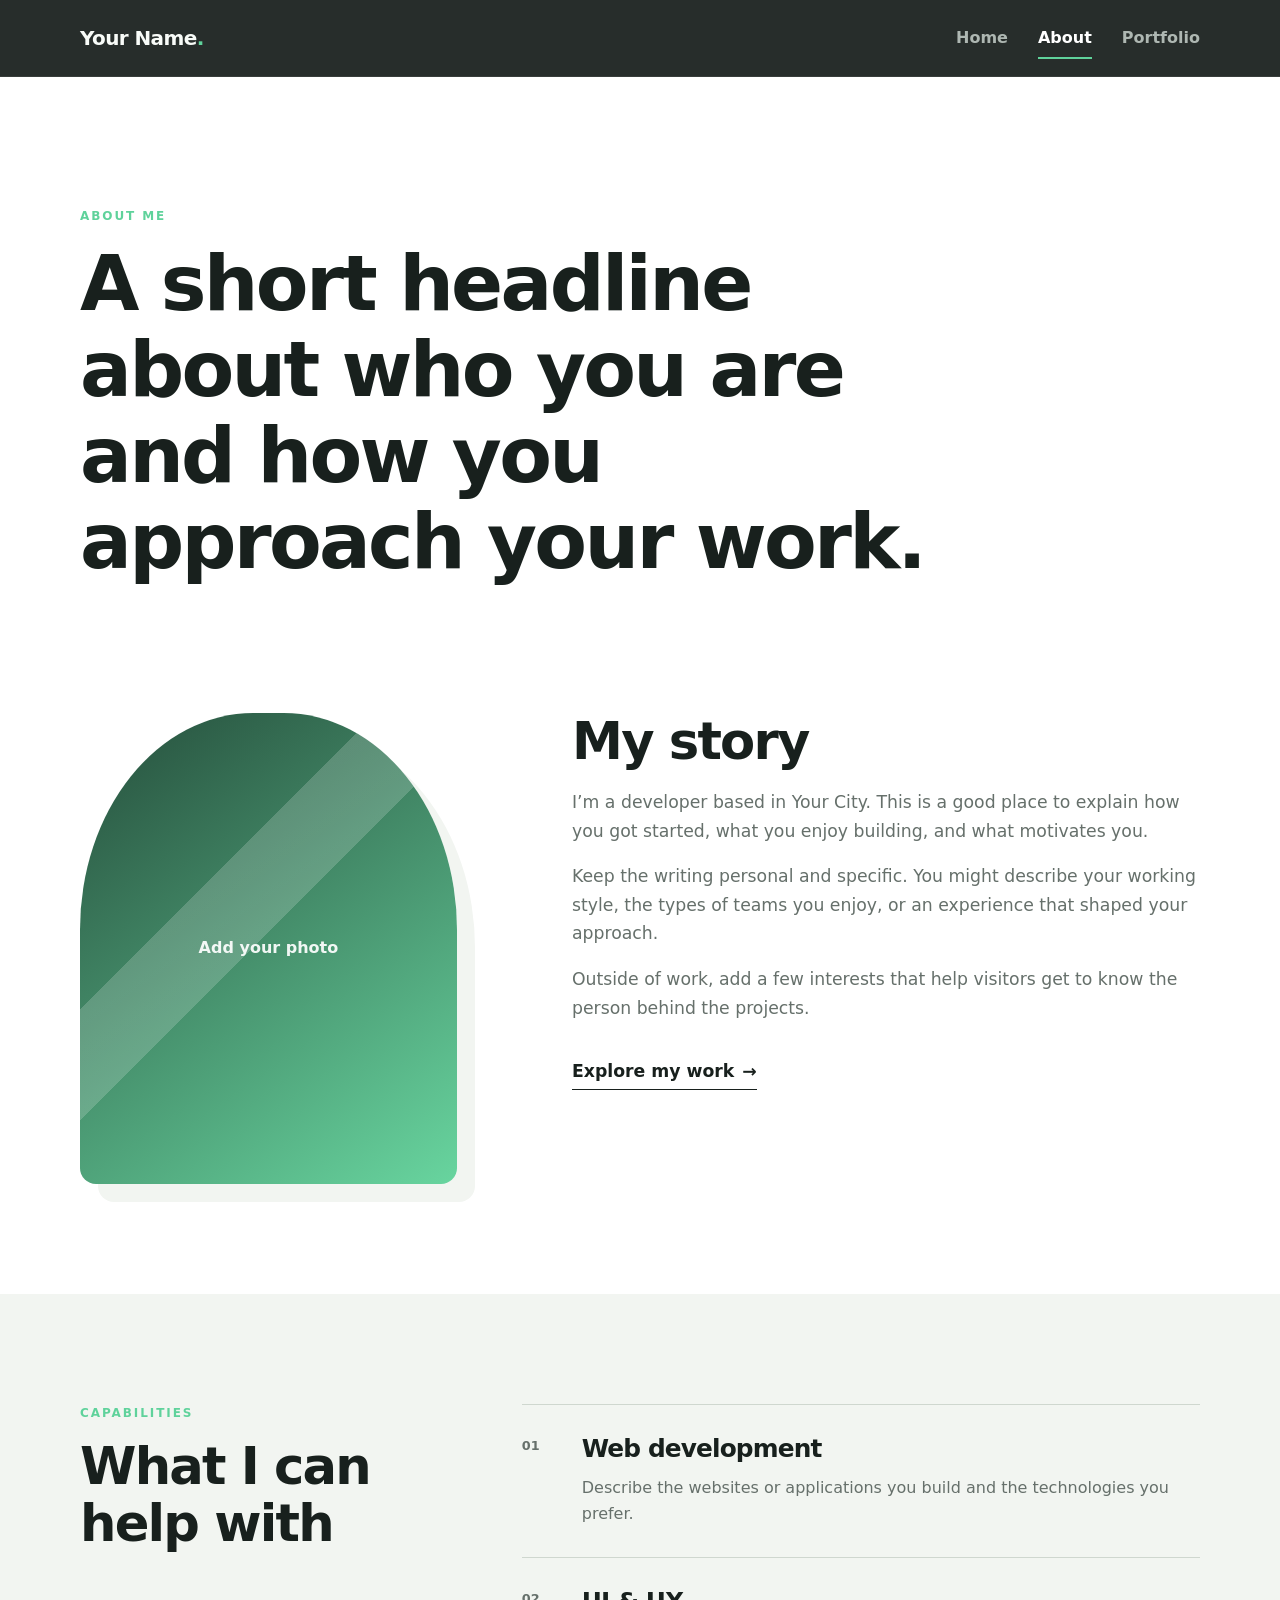
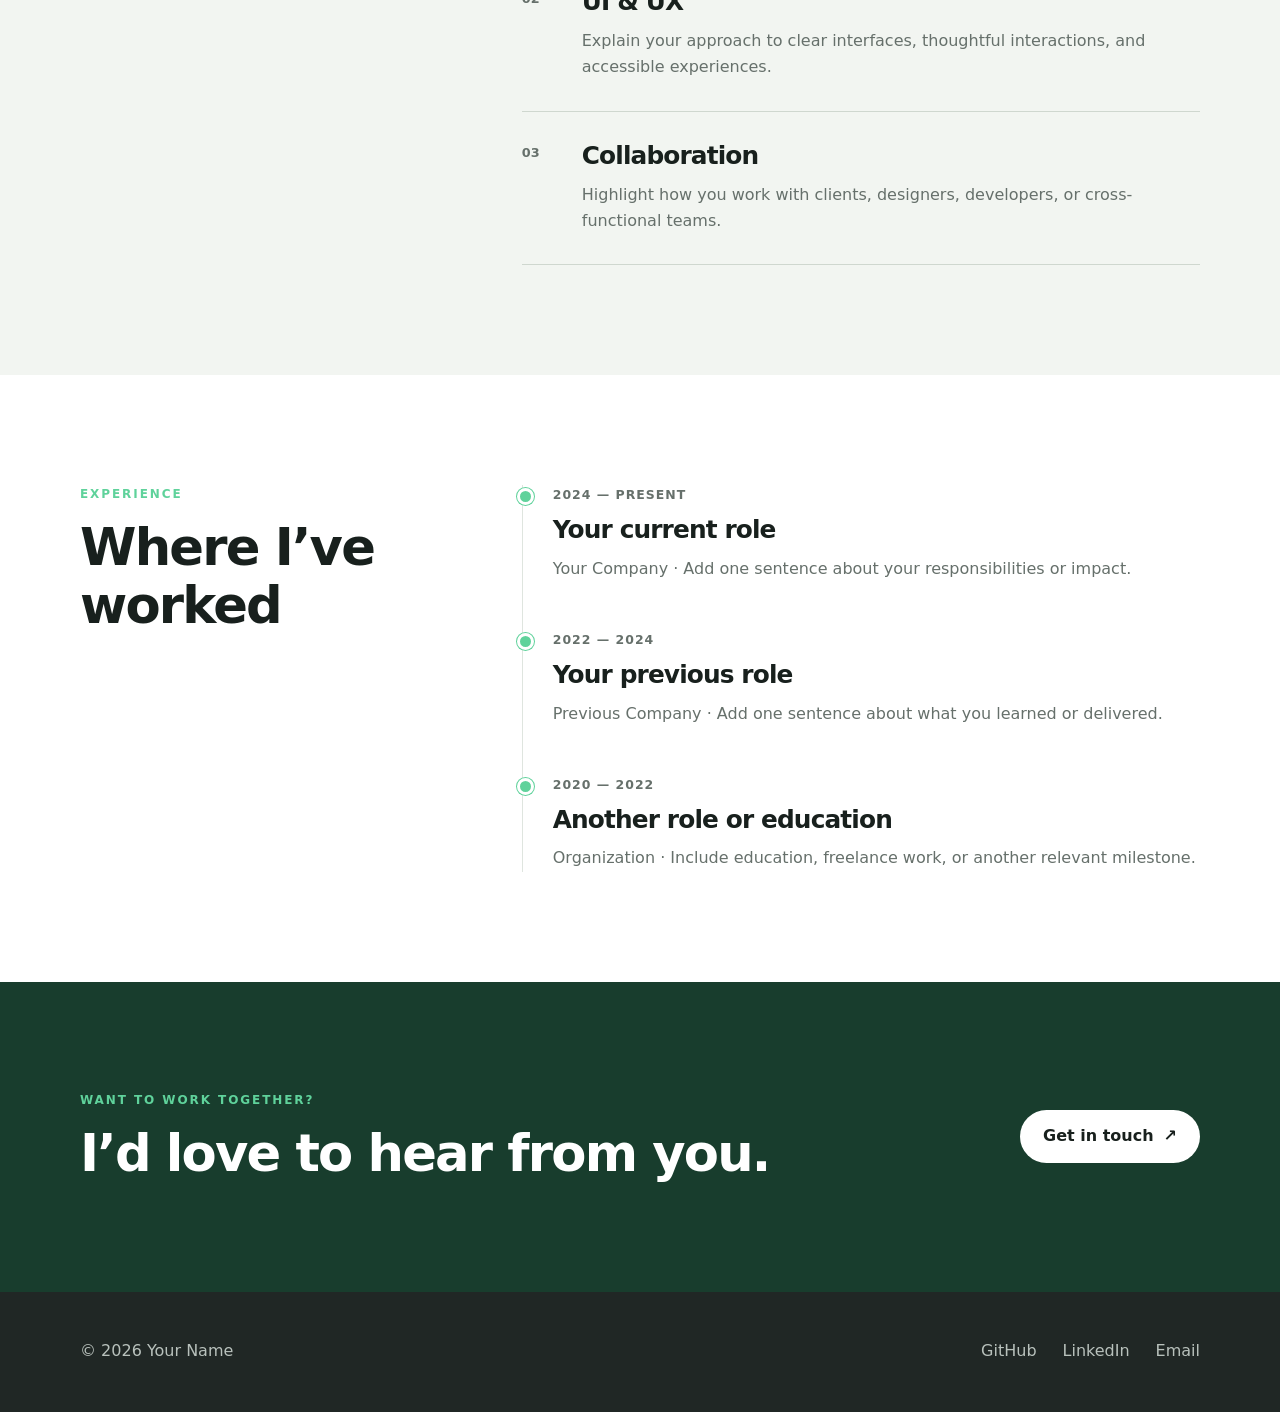
==== about.html @ 15addd63 "Add files via upload" ====
<!DOCTYPE html>
<html lang="en">
<head>
  <meta charset="UTF-8">
  <meta name="viewport" content="width=device-width, initial-scale=1.0">
  <meta name="description" content="Learn more about Your Name and their work.">
  <title>Your Name | About</title>
  <link rel="stylesheet" href="styles.css">
</head>
<body>
  <header class="site-header">
    <nav class="nav container" aria-label="Primary navigation">
      <a class="brand" href="index.html">Your Name<span>.</span></a>
      <ul class="nav-links">
        <li><a href="index.html">Home</a></li>
        <li><a class="active" aria-current="page" href="about.html">About</a></li>
        <li><a href="portfolio.html">Portfolio</a></li>
      </ul>
    </nav>
  </header>

  <main>
    <section class="page-intro container">
      <p class="eyebrow">About me</p>
      <h1>A short headline about who you are and how you approach your work.</h1>
    </section>

    <section class="section container about-grid">
      <div class="about-portrait" role="img" aria-label="Profile image placeholder">
        <span>Add your photo</span>
      </div>
      <div class="prose">
        <h2>My story</h2>
        <!-- Replace these paragraphs with your own biography. -->
        <p>I’m a developer based in Your City. This is a good place to explain how you got started, what you enjoy building, and what motivates you.</p>
        <p>Keep the writing personal and specific. You might describe your working style, the types of teams you enjoy, or an experience that shaped your approach.</p>
        <p>Outside of work, add a few interests that help visitors get to know the person behind the projects.</p>
        <a class="text-link" href="portfolio.html">Explore my work <span aria-hidden="true">→</span></a>
      </div>
    </section>

    <section class="section section-tinted">
      <div class="container two-column">
        <div>
          <p class="eyebrow">Capabilities</p>
          <h2>What I can help with</h2>
        </div>
        <div class="services-list">
          <article>
            <span>01</span>
            <div><h3>Web development</h3><p>Describe the websites or applications you build and the technologies you prefer.</p></div>
          </article>
          <article>
            <span>02</span>
            <div><h3>UI &amp; UX</h3><p>Explain your approach to clear interfaces, thoughtful interactions, and accessible experiences.</p></div>
          </article>
          <article>
            <span>03</span>
            <div><h3>Collaboration</h3><p>Highlight how you work with clients, designers, developers, or cross-functional teams.</p></div>
          </article>
        </div>
      </div>
    </section>

    <section class="section container two-column">
      <div>
        <p class="eyebrow">Experience</p>
        <h2>Where I’ve worked</h2>
      </div>
      <div class="timeline">
        <!-- Duplicate or remove experience entries as needed. -->
        <article>
          <p class="timeline-date">2024 — Present</p>
          <h3>Your current role</h3>
          <p>Your Company · Add one sentence about your responsibilities or impact.</p>
        </article>
        <article>
          <p class="timeline-date">2022 — 2024</p>
          <h3>Your previous role</h3>
          <p>Previous Company · Add one sentence about what you learned or delivered.</p>
        </article>
        <article>
          <p class="timeline-date">2020 — 2022</p>
          <h3>Another role or education</h3>
          <p>Organization · Include education, freelance work, or another relevant milestone.</p>
        </article>
      </div>
    </section>

    <section class="contact-strip">
      <div class="container contact-strip-inner">
        <div>
          <p class="eyebrow">Want to work together?</p>
          <h2>I’d love to hear from you.</h2>
        </div>
        <a class="button button-light" href="mailto:hello@example.com">Get in touch <span aria-hidden="true">↗</span></a>
      </div>
    </section>
  </main>

  <footer class="site-footer">
    <div class="container footer-inner">
      <p>© 2026 Your Name</p>
      <div class="social-links">
        <a href="https://github.com/your-username" target="_blank" rel="noreferrer">GitHub</a>
        <a href="https://www.linkedin.com/in/your-username" target="_blank" rel="noreferrer">LinkedIn</a>
        <a href="mailto:hello@example.com">Email</a>
      </div>
    </div>
  </footer>
</body>
</html>
---- styles.css ----
:root {
  --ink: #18201d;
  --muted: #66706b;
  --paper: #ffffff;
  --soft: #f2f5f1;
  --line: #dfe5df;
  --dark: #202725;
  --accent: #5fd29b;
  --accent-dark: #183d2d;
  --max-width: 1120px;
  --radius: 18px;
}

* {
  box-sizing: border-box;
}

html {
  scroll-behavior: smooth;
}

body {
  margin: 0;
  color: var(--ink);
  background: var(--paper);
  font-family: Inter, ui-sans-serif, system-ui, -apple-system, BlinkMacSystemFont, "Segoe UI", sans-serif;
  font-size: 16px;
  line-height: 1.65;
}

img {
  display: block;
  max-width: 100%;
}

a {
  color: inherit;
  text-decoration: none;
}

h1,
h2,
h3,
p {
  margin-top: 0;
}

h1,
h2,
h3 {
  line-height: 1.12;
  letter-spacing: -0.035em;
}

h1 {
  max-width: 850px;
  margin-bottom: 28px;
  font-size: clamp(2.6rem, 6vw, 5.2rem);
  font-weight: 730;
}

h2 {
  margin-bottom: 18px;
  font-size: clamp(2rem, 4vw, 3.25rem);
}

h3 {
  margin-bottom: 12px;
  font-size: 1.55rem;
}

.container {
  width: min(calc(100% - 40px), var(--max-width));
  margin-inline: auto;
}

.site-header {
  position: sticky;
  z-index: 20;
  top: 0;
  color: #f8fbf8;
  background: rgba(32, 39, 37, 0.97);
  border-bottom: 1px solid rgba(255, 255, 255, 0.08);
  backdrop-filter: blur(12px);
}

.nav {
  display: flex;
  min-height: 76px;
  align-items: center;
  justify-content: space-between;
  gap: 28px;
}

.brand {
  font-size: 1.25rem;
  font-weight: 750;
  letter-spacing: -0.03em;
}

.brand span,
.eyebrow {
  color: var(--accent);
}

.nav-links {
  display: flex;
  margin: 0;
  padding: 0;
  gap: 30px;
  list-style: none;
}

.nav-links a {
  display: block;
  padding: 8px 0;
  color: #aeb7b2;
  font-weight: 600;
  transition: color 160ms ease;
}

.nav-links a:hover,
.nav-links a:focus-visible,
.nav-links a.active {
  color: #ffffff;
}

.nav-links a.active {
  box-shadow: inset 0 -2px var(--accent);
}

.hero {
  display: grid;
  min-height: calc(100vh - 76px);
  align-items: center;
  grid-template-columns: minmax(0, 1.35fr) minmax(260px, 0.65fr);
  gap: clamp(50px, 8vw, 110px);
  padding-block: 90px;
}

.eyebrow {
  margin-bottom: 14px;
  font-size: 0.75rem;
  font-weight: 800;
  letter-spacing: 0.16em;
  text-transform: uppercase;
}

.hero-text,
.page-intro-text {
  max-width: 650px;
  color: var(--muted);
  font-size: 1.14rem;
}

.button-row {
  display: flex;
  flex-wrap: wrap;
  gap: 12px;
  margin-top: 34px;
}

.button {
  display: inline-flex;
  min-height: 50px;
  align-items: center;
  justify-content: center;
  gap: 10px;
  padding: 12px 22px;
  border: 1px solid transparent;
  border-radius: 999px;
  font-weight: 750;
  transition: transform 160ms ease, background 160ms ease, border-color 160ms ease;
}

.button:hover,
.button:focus-visible {
  transform: translateY(-2px);
}

.button-primary {
  color: #10261c;
  background: var(--accent);
}

.button-primary:hover,
.button-primary:focus-visible {
  background: #79dfae;
}

.button-secondary {
  border-color: var(--line);
}

.button-secondary:hover,
.button-secondary:focus-visible {
  border-color: var(--ink);
}

.hero-visual {
  position: relative;
  padding-bottom: 30px;
}

.portrait-placeholder,
.about-portrait {
  display: grid;
  overflow: hidden;
  place-items: center;
  color: rgba(255, 255, 255, 0.92);
  background:
    linear-gradient(135deg, transparent 0 35%, rgba(255,255,255,0.18) 35% 48%, transparent 48%),
    linear-gradient(145deg, #254d3b, #68d59f);
  border-radius: 46% 46% 16px 16px;
  box-shadow: 18px 18px 0 var(--soft);
  font-weight: 750;
  text-align: center;
}

.portrait-placeholder {
  aspect-ratio: 4 / 5;
}

.hero-visual p {
  position: absolute;
  right: -20px;
  bottom: -3px;
  max-width: 220px;
  margin: 0;
  padding: 12px 18px;
  color: white;
  background: var(--dark);
  border-radius: 999px;
  font-size: 0.78rem;
  font-weight: 650;
  text-align: center;
}

.impact-strip {
  color: white;
  background: var(--dark);
  border-top: 1px solid rgba(255, 255, 255, 0.08);
}

.impact-grid {
  display: grid;
  grid-template-columns: repeat(4, minmax(0, 1fr));
}

.impact-grid > div {
  display: grid;
  min-height: 180px;
  align-content: center;
  padding: 30px;
  border-left: 1px solid rgba(255, 255, 255, 0.12);
}

.impact-grid > div:last-child {
  border-right: 1px solid rgba(255, 255, 255, 0.12);
}

.impact-grid strong {
  color: var(--accent);
  font-size: clamp(2rem, 4vw, 3.25rem);
  line-height: 1;
  letter-spacing: -0.05em;
}

.impact-grid span {
  margin-top: 12px;
  color: #c5cec9;
  font-size: 0.88rem;
}

.section {
  padding-block: 110px;
}

.section-tinted {
  background: var(--soft);
}

.section-heading {
  display: flex;
  align-items: end;
  justify-content: space-between;
  gap: 40px;
  margin-bottom: 52px;
}

.section-heading h2,
.section-heading p {
  margin-bottom: 0;
}

.section-heading > p {
  max-width: 490px;
  color: var(--muted);
}

.skills-grid {
  display: grid;
  grid-template-columns: repeat(6, 1fr);
  gap: 14px;
}

.skill-groups {
  display: grid;
  grid-template-columns: repeat(2, minmax(0, 1fr));
  gap: 22px;
}

.skill-group {
  padding: clamp(24px, 4vw, 38px);
  background: white;
  border: 1px solid var(--line);
  border-radius: var(--radius);
}

.skill-group h3 {
  margin-bottom: 26px;
}

.skill-cloud {
  display: flex;
  flex-wrap: wrap;
  margin: 0;
  padding: 0;
  gap: 9px;
  list-style: none;
}

.skill-cloud li {
  padding: 8px 13px;
  color: var(--accent-dark);
  background: #e3f5ec;
  border: 1px solid #c8ead9;
  border-radius: 999px;
  font-size: 0.88rem;
  font-weight: 750;
}

.skill {
  display: grid;
  min-height: 145px;
  align-content: space-between;
  padding: 20px;
  background: white;
  border: 1px solid var(--line);
  border-radius: 14px;
}

.skill span {
  display: grid;
  width: 44px;
  height: 44px;
  place-items: center;
  color: var(--accent-dark);
  background: #dff7eb;
  border-radius: 50%;
  font-size: 0.72rem;
  font-weight: 850;
  letter-spacing: 0.05em;
}

.featured-list {
  display: grid;
  gap: 70px;
}

.featured-project {
  display: grid;
  align-items: center;
  grid-template-columns: minmax(0, 1.25fr) minmax(280px, 0.75fr);
  gap: clamp(34px, 7vw, 90px);
}

.featured-project:nth-child(even) .project-art {
  order: 2;
}

.project-art {
  display: grid;
  aspect-ratio: 16 / 10;
  overflow: hidden;
  place-items: center;
  color: rgba(255, 255, 255, 0.92);
  border-radius: var(--radius);
  font-weight: 750;
  box-shadow: inset 0 0 0 1px rgba(255, 255, 255, 0.12);
  transition: transform 180ms ease;
}

a.project-art:hover,
a.project-art:focus-visible {
  transform: translateY(-4px);
}

.art-one {
  background:
    radial-gradient(circle at 25% 75%, #70e1ae 0 13%, transparent 13.5%),
    linear-gradient(125deg, transparent 50%, rgba(255,255,255,.16) 50%),
    #1f3d31;
}

.art-two {
  background:
    linear-gradient(45deg, transparent 0 30%, rgba(255,255,255,.18) 30% 45%, transparent 45%),
    linear-gradient(135deg, #b66152, #edb681);
}

.art-three {
  background:
    radial-gradient(circle at 70% 30%, rgba(255,255,255,.26) 0 18%, transparent 18.5%),
    linear-gradient(145deg, #33416a, #7d8dd0);
}

.art-four {
  background:
    repeating-linear-gradient(135deg, transparent 0 24px, rgba(255,255,255,.1) 24px 48px),
    #a55982;
}

.art-five {
  background:
    radial-gradient(circle at 30% 30%, #f5cf6f 0 15%, transparent 15.5%),
    #325c61;
}

.art-six {
  background:
    linear-gradient(30deg, rgba(255,255,255,.15) 25%, transparent 25% 75%, rgba(255,255,255,.15) 75%),
    #8f5d43;
}

.project-number,
.timeline-date {
  margin-bottom: 10px;
  color: var(--muted);
  font-size: 0.78rem;
  font-weight: 750;
  letter-spacing: 0.08em;
  text-transform: uppercase;
}

.project-copy > p:not(.project-number),
.project-card-body > p:not(.project-number) {
  color: var(--muted);
}

.detail-list {
  margin: 20px 0 0;
  padding-left: 20px;
  color: var(--muted);
}

.detail-list li + li {
  margin-top: 10px;
}

.tags {
  display: flex;
  flex-wrap: wrap;
  margin: 24px 0;
  padding: 0;
  gap: 8px;
  list-style: none;
}

.tags li {
  padding: 5px 11px;
  color: var(--accent-dark);
  background: #e3f5ec;
  border-radius: 999px;
  font-size: 0.78rem;
  font-weight: 700;
}

.text-link {
  display: inline-flex;
  align-items: center;
  gap: 8px;
  padding-bottom: 3px;
  border-bottom: 1px solid currentColor;
  font-weight: 750;
}

.text-link:hover span,
.text-link:focus-visible span {
  transform: translate(2px, -2px);
}

.text-link span {
  transition: transform 160ms ease;
}

.contact-strip {
  color: white;
  background: var(--accent-dark);
}

.contact-strip-inner {
  display: flex;
  min-height: 310px;
  align-items: center;
  justify-content: space-between;
  gap: 40px;
}

.contact-strip h2 {
  max-width: 700px;
  margin-bottom: 0;
}

.button-light {
  flex: 0 0 auto;
  color: var(--ink);
  background: white;
}

.contact-actions {
  display: flex;
  flex: 0 0 auto;
  flex-wrap: wrap;
  gap: 12px;
}

.button-outline-light {
  color: white;
  background: transparent;
  border-color: rgba(255, 255, 255, 0.48);
}

.button-outline-light:hover,
.button-outline-light:focus-visible {
  border-color: white;
}

.site-footer {
  color: #b8c1bc;
  background: var(--dark);
}

.footer-inner {
  display: flex;
  min-height: 120px;
  align-items: center;
  justify-content: space-between;
  gap: 30px;
}

.footer-inner p {
  margin: 0;
}

.social-links {
  display: flex;
  flex-wrap: wrap;
  gap: 26px;
}

.social-links a:hover,
.social-links a:focus-visible {
  color: white;
}

.page-intro {
  padding-top: 130px;
  padding-bottom: 80px;
}

.page-intro h1 {
  font-size: clamp(2.6rem, 6vw, 4.8rem);
}

.portfolio-intro {
  padding-bottom: 100px;
}

.project-jump-links {
  display: flex;
  flex-wrap: wrap;
  gap: 10px;
  margin-top: 36px;
}

.project-jump-links a {
  padding: 9px 14px;
  color: var(--accent-dark);
  background: #e3f5ec;
  border: 1px solid #c8ead9;
  border-radius: 999px;
  font-size: 0.85rem;
  font-weight: 750;
  transition: transform 160ms ease, background 160ms ease;
}

.project-jump-links a:hover,
.project-jump-links a:focus-visible {
  background: #d3f0e2;
  transform: translateY(-2px);
}

.portfolio-impact-grid strong {
  font-size: clamp(2rem, 3.5vw, 3rem);
}

.case-study {
  scroll-margin-top: 76px;
}

.case-study-header {
  display: flex;
  align-items: end;
  justify-content: space-between;
  gap: 50px;
  margin-bottom: 52px;
}

.case-study-header > div {
  max-width: 740px;
}

.case-study-header h2 {
  margin-bottom: 16px;
}

.case-study-lede {
  max-width: 670px;
  margin-bottom: 0;
  color: var(--muted);
  font-size: 1.1rem;
}

.case-study-badges {
  display: flex;
  flex: 0 0 auto;
  flex-wrap: wrap;
  justify-content: flex-end;
  max-width: 330px;
  margin: 0;
  padding: 0;
  gap: 8px;
  list-style: none;
}

.case-study-badges li {
  padding: 7px 12px;
  color: white;
  background: var(--accent-dark);
  border-radius: 999px;
  font-size: 0.77rem;
  font-weight: 750;
}

.case-study-grid {
  display: grid;
  align-items: center;
  grid-template-columns: minmax(0, 1.08fr) minmax(310px, 0.92fr);
  gap: clamp(40px, 7vw, 90px);
}

.case-study-grid-reversed .case-study-art {
  order: 2;
}

.case-study-art {
  aspect-ratio: 4 / 3;
  place-items: stretch;
  padding: clamp(24px, 5vw, 48px);
}

.art-label {
  display: grid;
  align-content: end;
  padding: clamp(20px, 4vw, 34px);
  background: rgba(17, 38, 29, 0.66);
  border: 1px solid rgba(255, 255, 255, 0.2);
  border-radius: 14px;
  backdrop-filter: blur(4px);
}

.art-label span {
  margin-top: 18px;
  color: var(--accent);
  font-size: 0.68rem;
  font-weight: 850;
  letter-spacing: 0.14em;
  text-transform: uppercase;
}

.art-label span:first-child {
  margin-top: 0;
}

.art-label strong {
  font-size: clamp(1.05rem, 2vw, 1.45rem);
  line-height: 1.2;
}

.case-study-summary > p:not(.eyebrow) {
  color: var(--muted);
}

.case-summary-label {
  margin-top: 28px;
}

.case-study-actions {
  display: flex;
  flex-wrap: wrap;
  gap: 10px;
  margin-top: 28px;
}

.case-study-actions .button {
  min-height: 46px;
  padding: 10px 17px;
  font-size: 0.88rem;
}

.repository-note {
  margin: 13px 0 0;
  font-size: 0.78rem;
  line-height: 1.45;
}

.case-study-details {
  display: grid;
  align-items: stretch;
  grid-template-columns: repeat(3, minmax(0, 1fr));
  gap: 18px;
  margin-top: 64px;
}

.case-study-details > article {
  padding: clamp(24px, 4vw, 34px);
  background: var(--paper);
  border: 1px solid var(--line);
  border-radius: var(--radius);
}

.case-study:not(.section-tinted) .case-study-details > article:not(.verification-card) {
  background: var(--soft);
}

.case-study-details h3 {
  margin-bottom: 18px;
}

.case-study-details .detail-list {
  margin-top: 0;
  padding-left: 18px;
}

.pipeline-list {
  margin: 0;
  padding: 0;
  list-style: none;
  counter-reset: pipeline;
}

.pipeline-list li {
  position: relative;
  min-height: 38px;
  padding: 0 0 12px 38px;
  color: var(--muted);
  counter-increment: pipeline;
}

.pipeline-list li::before {
  position: absolute;
  top: 0;
  left: 0;
  display: grid;
  width: 25px;
  height: 25px;
  place-items: center;
  color: var(--accent-dark);
  background: #dff7eb;
  border-radius: 50%;
  content: counter(pipeline);
  font-size: 0.68rem;
  font-weight: 850;
}

.pipeline-list li:not(:last-child)::after {
  position: absolute;
  top: 25px;
  bottom: 0;
  left: 12px;
  width: 1px;
  background: #bddbcb;
  content: "";
}

.verification-card {
  color: white;
  background: var(--accent-dark) !important;
  border-color: var(--accent-dark) !important;
}

.verification-card strong {
  display: block;
  margin-bottom: 20px;
  color: var(--accent);
  font-size: clamp(2rem, 4vw, 3.1rem);
  line-height: 1;
  letter-spacing: -0.04em;
}

.verification-card > p:not(.eyebrow) {
  color: #d4ddd8;
}

.verification-card .microcopy {
  margin: 28px 0 0;
  padding-top: 18px;
  border-top: 1px solid rgba(255, 255, 255, 0.18);
  font-size: 0.78rem;
}

.limitations-panel {
  display: grid;
  grid-template-columns: minmax(180px, 0.35fr) minmax(250px, 0.65fr) minmax(0, 1.4fr);
  align-items: start;
  gap: 28px;
  margin-top: 18px;
  padding: clamp(24px, 4vw, 36px);
  background: #fff8ed;
  border: 1px solid #eadcc5;
  border-radius: var(--radius);
}

.limitations-panel .eyebrow,
.limitations-panel h3,
.limitations-panel p {
  margin-bottom: 0;
}

.limitations-panel .eyebrow {
  color: #a56321;
}

.limitations-panel p:last-child {
  color: #756a5c;
}

.about-grid {
  display: grid;
  align-items: start;
  grid-template-columns: minmax(280px, 0.75fr) minmax(0, 1.25fr);
  gap: clamp(50px, 9vw, 120px);
  padding-top: 20px;
}

.about-portrait {
  aspect-ratio: 4 / 5;
}

.prose {
  color: var(--muted);
  font-size: 1.08rem;
}

.prose h2 {
  color: var(--ink);
}

.prose .text-link {
  margin-top: 18px;
  color: var(--ink);
}

.two-column {
  display: grid;
  grid-template-columns: minmax(250px, 0.65fr) minmax(0, 1.35fr);
  gap: clamp(50px, 9vw, 130px);
}

.education-section {
  align-items: center;
}

.education-card {
  padding: clamp(28px, 5vw, 48px);
  background: var(--soft);
  border: 1px solid var(--line);
  border-radius: var(--radius);
}

.education-card p:last-child {
  margin-bottom: 0;
  color: var(--muted);
}

.organization {
  margin-top: -5px;
  color: var(--accent-dark) !important;
  font-weight: 750;
}

.resume-timeline article {
  padding-bottom: 58px;
}

.resume-timeline .detail-list {
  margin-bottom: 0;
}

.services-list article {
  display: grid;
  grid-template-columns: 42px 1fr;
  gap: 18px;
  padding: 30px 0;
  border-top: 1px solid #cfd7cf;
}

.services-list article:last-child {
  border-bottom: 1px solid #cfd7cf;
}

.services-list article > span {
  color: var(--muted);
  font-size: 0.8rem;
  font-weight: 800;
}

.services-list p,
.timeline p:not(.timeline-date) {
  margin-bottom: 0;
  color: var(--muted);
}

.timeline {
  display: grid;
}

.timeline article {
  position: relative;
  padding: 0 0 48px 30px;
  border-left: 1px solid var(--line);
}

.timeline article::before {
  position: absolute;
  top: 3px;
  left: -6px;
  width: 11px;
  height: 11px;
  background: var(--accent);
  border: 3px solid white;
  border-radius: 50%;
  box-shadow: 0 0 0 1px var(--accent);
  content: "";
}

.timeline article:last-child {
  padding-bottom: 0;
}

.project-grid {
  display: grid;
  grid-template-columns: repeat(2, minmax(0, 1fr));
  gap: 70px 30px;
}

.project-card {
  min-width: 0;
}

.project-card-body {
  padding-top: 24px;
}

.project-card h2 {
  margin-bottom: 12px;
  font-size: 2rem;
}

.project-card .tags {
  margin: 20px 0;
}

@media (max-width: 900px) {
  .hero {
    min-height: auto;
    grid-template-columns: 1fr;
  }

  .hero-copy {
    max-width: 760px;
  }

  .hero-visual {
    width: min(70%, 430px);
    margin-inline: auto;
  }

  .skills-grid {
    grid-template-columns: repeat(3, 1fr);
  }

  .impact-grid {
    grid-template-columns: repeat(2, minmax(0, 1fr));
  }

  .impact-grid > div:nth-child(2) {
    border-right: 1px solid rgba(255, 255, 255, 0.12);
  }

  .impact-grid > div:nth-child(n + 3) {
    border-top: 1px solid rgba(255, 255, 255, 0.12);
  }

  .featured-project {
    grid-template-columns: 1fr;
    gap: 30px;
  }

  .featured-project:nth-child(even) .project-art {
    order: 0;
  }

  .case-study-header {
    align-items: flex-start;
    flex-direction: column;
  }

  .case-study-badges {
    justify-content: flex-start;
    max-width: none;
  }

  .case-study-grid {
    grid-template-columns: 1fr;
  }

  .case-study-grid-reversed .case-study-art {
    order: 0;
  }

  .case-study-details {
    grid-template-columns: 1fr 1fr;
  }

  .case-study-details .verification-card {
    grid-column: 1 / -1;
  }

  .limitations-panel {
    grid-template-columns: 1fr;
    gap: 12px;
  }

  .about-grid,
  .two-column {
    grid-template-columns: 1fr;
  }

  .about-portrait {
    width: min(75%, 480px);
  }
}

@media (max-width: 680px) {
  .container {
    width: min(calc(100% - 30px), var(--max-width));
  }

  .nav {
    min-height: 68px;
  }

  .brand {
    font-size: 1.05rem;
  }

  .nav-links {
    gap: 14px;
  }

  .nav-links a {
    font-size: 0.88rem;
  }

  .hero {
    padding-block: 68px 90px;
  }

  h1 {
    font-size: clamp(2.4rem, 13vw, 3.7rem);
  }

  .section,
  .page-intro {
    padding-block: 78px;
  }

  .section-heading,
  .contact-strip-inner,
  .footer-inner {
    align-items: flex-start;
    flex-direction: column;
  }

  .skills-grid,
  .project-grid {
    grid-template-columns: 1fr;
  }

  .skill-groups,
  .impact-grid {
    grid-template-columns: 1fr;
  }

  .impact-grid > div {
    min-height: 135px;
    border-right: 1px solid rgba(255, 255, 255, 0.12);
    border-bottom: 1px solid rgba(255, 255, 255, 0.12);
  }

  .contact-actions {
    width: 100%;
  }

  .skills-grid {
    gap: 10px;
  }

  .skill {
    min-height: 100px;
    grid-template-columns: 44px 1fr;
    align-items: center;
    align-content: center;
    gap: 16px;
  }

  .contact-strip-inner {
    min-height: 340px;
    justify-content: center;
  }

  .footer-inner {
    min-height: 150px;
    justify-content: center;
  }

  .project-grid {
    gap: 56px;
  }

  .portfolio-intro {
    padding-bottom: 78px;
  }

  .case-study-header {
    gap: 26px;
    margin-bottom: 36px;
  }

  .case-study-details {
    grid-template-columns: 1fr;
    margin-top: 44px;
  }

  .case-study-details .verification-card {
    grid-column: auto;
  }
}

@media (prefers-reduced-motion: reduce) {
  *,
  *::before,
  *::after {
    scroll-behavior: auto !important;
    transition-duration: 0.01ms !important;
  }
}
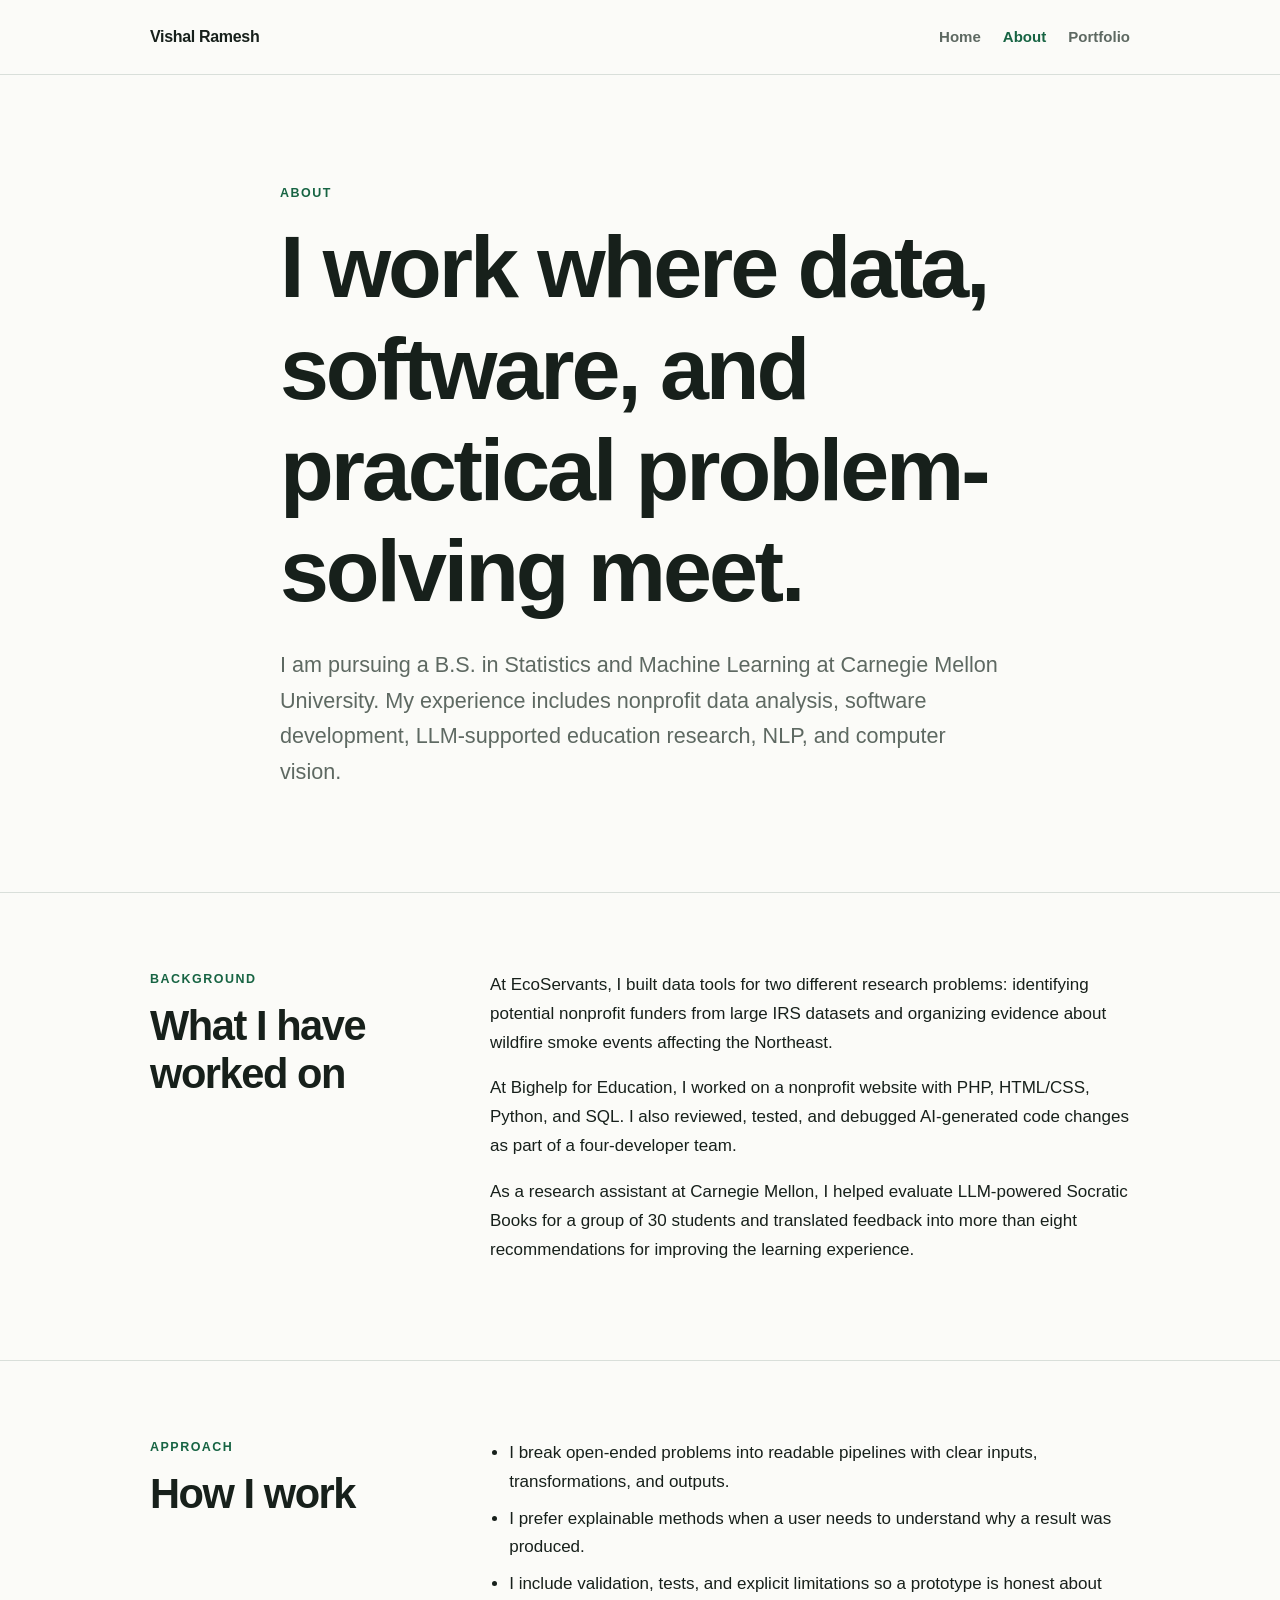
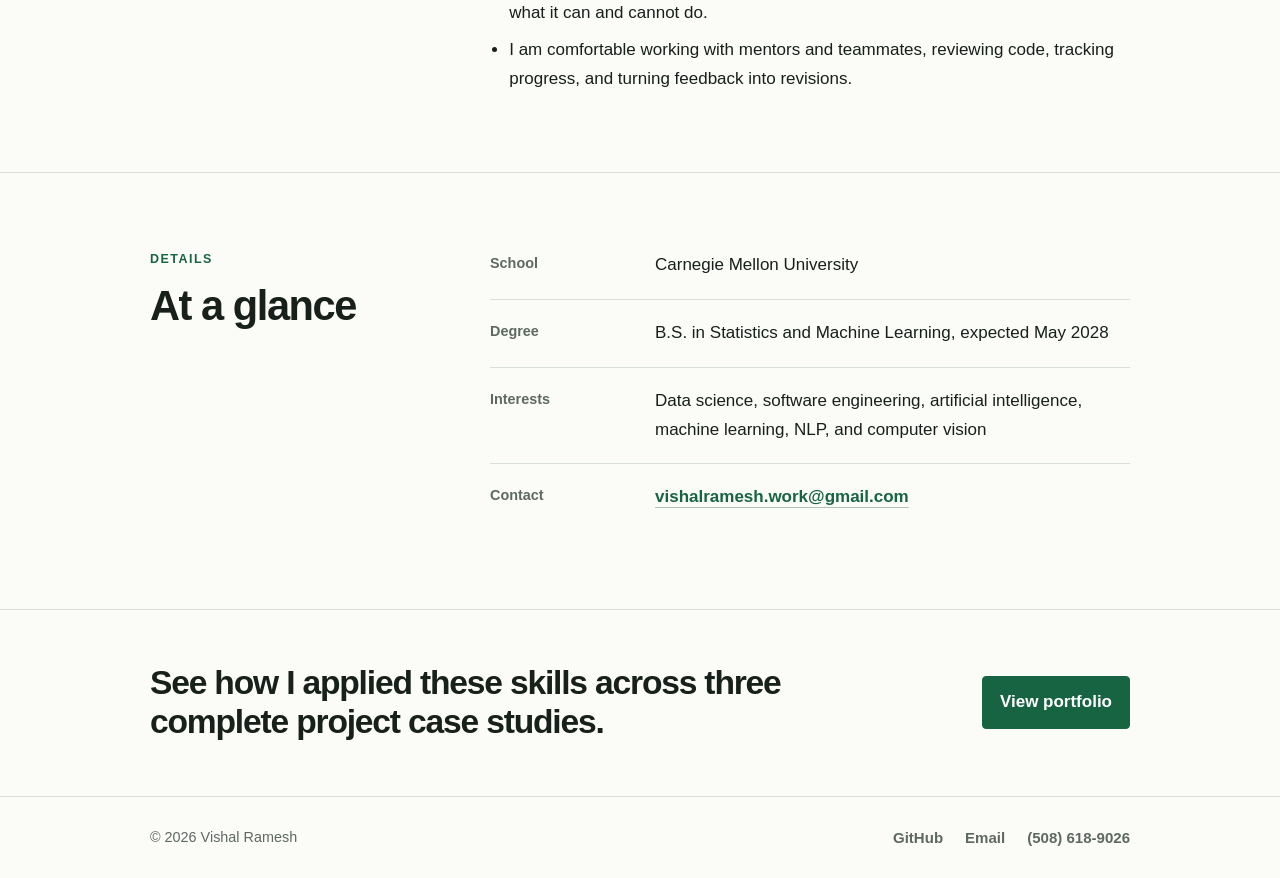
==== commit 742ff409: "change portfolio website and expand project details" ====
--- a/about.html
+++ b/about.html
@@ -3,14 +3,15 @@
 <head>
   <meta charset="UTF-8">
   <meta name="viewport" content="width=device-width, initial-scale=1.0">
-  <meta name="description" content="Learn more about Your Name and their work.">
-  <title>Your Name | About</title>
+  <meta name="description" content="About Vishal Ramesh, a Statistics and Machine Learning student at Carnegie Mellon University.">
+  <title>Vishal Ramesh | About</title>
   <link rel="stylesheet" href="styles.css">
 </head>
 <body>
+  <!-- SITE NAVIGATION: edit the same links in index.html, about.html, and portfolio.html. -->
   <header class="site-header">
     <nav class="nav container" aria-label="Primary navigation">
-      <a class="brand" href="index.html">Your Name<span>.</span></a>
+      <a class="brand" href="index.html">Vishal Ramesh</a>
       <ul class="nav-links">
         <li><a href="index.html">Home</a></li>
         <li><a class="active" aria-current="page" href="about.html">About</a></li>
@@ -20,92 +21,89 @@
   </header>
 
   <main>
-    <section class="page-intro container">
-      <p class="eyebrow">About me</p>
-      <h1>A short headline about who you are and how you approach your work.</h1>
+    <!-- ABOUT INTRO: add personal background here later if you want. No hobbies were invented. -->
+    <section class="intro compact container">
+      <p class="eyebrow">About</p>
+      <h1>I work where data, software, and practical problem-solving meet.</h1>
+      <p class="lead">I am pursuing a B.S. in Statistics and Machine Learning at Carnegie Mellon University. My experience includes nonprofit data analysis, software development, LLM-supported education research, NLP, and computer vision.</p>
     </section>
 
-    <section class="section container about-grid">
-      <div class="about-portrait" role="img" aria-label="Profile image placeholder">
-        <span>Add your photo</span>
-      </div>
-      <div class="prose">
-        <h2>My story</h2>
-        <!-- Replace these paragraphs with your own biography. -->
-        <p>I’m a developer based in Your City. This is a good place to explain how you got started, what you enjoy building, and what motivates you.</p>
-        <p>Keep the writing personal and specific. You might describe your working style, the types of teams you enjoy, or an experience that shaped your approach.</p>
-        <p>Outside of work, add a few interests that help visitors get to know the person behind the projects.</p>
-        <a class="text-link" href="portfolio.html">Explore my work <span aria-hidden="true">→</span></a>
-      </div>
-    </section>
-
-    <section class="section section-tinted">
-      <div class="container two-column">
+    <!-- BACKGROUND: each paragraph can be edited or removed independently. -->
+    <section class="section">
+      <div class="container split">
         <div>
-          <p class="eyebrow">Capabilities</p>
-          <h2>What I can help with</h2>
+          <p class="eyebrow">Background</p>
+          <h2>What I have worked on</h2>
         </div>
-        <div class="services-list">
-          <article>
-            <span>01</span>
-            <div><h3>Web development</h3><p>Describe the websites or applications you build and the technologies you prefer.</p></div>
-          </article>
-          <article>
-            <span>02</span>
-            <div><h3>UI &amp; UX</h3><p>Explain your approach to clear interfaces, thoughtful interactions, and accessible experiences.</p></div>
-          </article>
-          <article>
-            <span>03</span>
-            <div><h3>Collaboration</h3><p>Highlight how you work with clients, designers, developers, or cross-functional teams.</p></div>
-          </article>
+        <div>
+          <p>At EcoServants, I built data tools for two different research problems: identifying potential nonprofit funders from large IRS datasets and organizing evidence about wildfire smoke events affecting the Northeast.</p>
+          <p>At Bighelp for Education, I worked on a nonprofit website with PHP, HTML/CSS, Python, and SQL. I also reviewed, tested, and debugged AI-generated code changes as part of a four-developer team.</p>
+          <p>As a research assistant at Carnegie Mellon, I helped evaluate LLM-powered Socratic Books for a group of 30 students and translated feedback into more than eight recommendations for improving the learning experience.</p>
+          <!-- OPTIONAL PERSONAL PARAGRAPH: add interests, motivation, or a short story here later. -->
         </div>
       </div>
     </section>
 
-    <section class="section container two-column">
-      <div>
-        <p class="eyebrow">Experience</p>
-        <h2>Where I’ve worked</h2>
-      </div>
-      <div class="timeline">
-        <!-- Duplicate or remove experience entries as needed. -->
-        <article>
-          <p class="timeline-date">2024 — Present</p>
-          <h3>Your current role</h3>
-          <p>Your Company · Add one sentence about your responsibilities or impact.</p>
-        </article>
-        <article>
-          <p class="timeline-date">2022 — 2024</p>
-          <h3>Your previous role</h3>
-          <p>Previous Company · Add one sentence about what you learned or delivered.</p>
-        </article>
-        <article>
-          <p class="timeline-date">2020 — 2022</p>
-          <h3>Another role or education</h3>
-          <p>Organization · Include education, freelance work, or another relevant milestone.</p>
-        </article>
+    <!-- WORKING STYLE: these points are based on the resume and completed projects. -->
+    <section class="section">
+      <div class="container split">
+        <div>
+          <p class="eyebrow">Approach</p>
+          <h2>How I work</h2>
+        </div>
+        <ul class="detail-list">
+          <li>I break open-ended problems into readable pipelines with clear inputs, transformations, and outputs.</li>
+          <li>I prefer explainable methods when a user needs to understand why a result was produced.</li>
+          <li>I include validation, tests, and explicit limitations so a prototype is honest about what it can and cannot do.</li>
+          <li>I am comfortable working with mentors and teammates, reviewing code, tracking progress, and turning feedback into revisions.</li>
+        </ul>
       </div>
     </section>
 
-    <section class="contact-strip">
-      <div class="container contact-strip-inner">
+    <!-- QUICK DETAILS: use one <div class="fact"> for every row you want to show. -->
+    <section class="section">
+      <div class="container split">
         <div>
-          <p class="eyebrow">Want to work together?</p>
-          <h2>I’d love to hear from you.</h2>
+          <p class="eyebrow">Details</p>
+          <h2>At a glance</h2>
         </div>
-        <a class="button button-light" href="mailto:hello@example.com">Get in touch <span aria-hidden="true">↗</span></a>
+        <dl class="facts">
+          <div class="fact">
+            <dt>School</dt>
+            <dd>Carnegie Mellon University</dd>
+          </div>
+          <div class="fact">
+            <dt>Degree</dt>
+            <dd>B.S. in Statistics and Machine Learning, expected May 2028</dd>
+          </div>
+          <div class="fact">
+            <dt>Interests</dt>
+            <dd>Data science, software engineering, artificial intelligence, machine learning, NLP, and computer vision</dd>
+          </div>
+          <div class="fact">
+            <dt>Contact</dt>
+            <dd><a class="text-link" href="mailto:vishalramesh.work@gmail.com">vishalramesh.work@gmail.com</a></dd>
+          </div>
+        </dl>
+      </div>
+    </section>
+
+    <section class="contact-line">
+      <div class="container contact-line-inner">
+        <h2>See how I applied these skills across three complete project case studies.</h2>
+        <a class="primary-link" href="portfolio.html">View portfolio</a>
       </div>
     </section>
   </main>
 
   <footer class="site-footer">
     <div class="container footer-inner">
-      <p>© 2026 Your Name</p>
-      <div class="social-links">
-        <a href="https://github.com/your-username" target="_blank" rel="noreferrer">GitHub</a>
-        <a href="https://www.linkedin.com/in/your-username" target="_blank" rel="noreferrer">LinkedIn</a>
-        <a href="mailto:hello@example.com">Email</a>
-      </div>
+      <p>&copy; 2026 Vishal Ramesh</p>
+      <ul class="inline-links">
+        <li><a href="https://github.com/vishalr302" target="_blank" rel="noreferrer">GitHub</a></li>
+        <li><a href="mailto:vishalramesh.work@gmail.com">Email</a></li>
+        <li><a href="tel:+15086189026">(508) 618-9026</a></li>
+      </ul>
     </div>
   </footer>
 </body>
--- a/styles.css
+++ b/styles.css
@@ -1,14 +1,20 @@
+/*
+  SIMPLE PORTFOLIO STYLES
+  -----------------------
+  The site intentionally uses one background, one accent color, and thin dividers.
+  To change the look of the entire site, edit the variables immediately below.
+*/
+
 :root {
-  --ink: #18201d;
-  --muted: #66706b;
-  --paper: #ffffff;
-  --soft: #f2f5f1;
-  --line: #dfe5df;
-  --dark: #202725;
-  --accent: #5fd29b;
-  --accent-dark: #183d2d;
-  --max-width: 1120px;
-  --radius: 18px;
+  --background: #fbfbf8;
+  --surface: #ffffff;
+  --text: #17201b;
+  --muted: #5e6962;
+  --line: #d9dfda;
+  --accent: #176443;
+  --accent-dark: #0f4c32;
+  --content-width: 980px;
+  --reading-width: 720px;
 }
 
 * {
@@ -21,1159 +27,492 @@
 
 body {
   margin: 0;
-  color: var(--ink);
-  background: var(--paper);
-  font-family: Inter, ui-sans-serif, system-ui, -apple-system, BlinkMacSystemFont, "Segoe UI", sans-serif;
-  font-size: 16px;
-  line-height: 1.65;
-}
-
-img {
-  display: block;
-  max-width: 100%;
+  background: var(--background);
+  color: var(--text);
+  font-family: Inter, ui-sans-serif, -apple-system, BlinkMacSystemFont, "Segoe UI", sans-serif;
+  font-size: 17px;
+  line-height: 1.7;
 }
 
 a {
   color: inherit;
+}
+
+a:focus-visible {
+  outline: 3px solid rgba(23, 100, 67, 0.25);
+  outline-offset: 4px;
+}
+
+.container {
+  width: min(calc(100% - 40px), var(--content-width));
+  margin-inline: auto;
+}
+
+.site-header {
+  background: rgba(251, 251, 248, 0.96);
+  border-bottom: 1px solid var(--line);
+}
+
+.nav {
+  min-height: 74px;
+  display: flex;
+  align-items: center;
+  justify-content: space-between;
+  gap: 24px;
+}
+
+.brand {
+  color: var(--text);
+  font-size: 1rem;
+  font-weight: 750;
+  letter-spacing: -0.02em;
   text-decoration: none;
 }
 
-h1,
-h2,
-h3,
-p {
-  margin-top: 0;
+.nav-links,
+.inline-links,
+.plain-list,
+.detail-list {
+  margin: 0;
+  padding: 0;
+}
+
+.nav-links,
+.inline-links {
+  display: flex;
+  flex-wrap: wrap;
+  align-items: center;
+  gap: 22px;
+  list-style: none;
+}
+
+.nav-links a,
+.inline-links a {
+  color: var(--muted);
+  font-size: 0.94rem;
+  font-weight: 650;
+  text-decoration: none;
+}
+
+.nav-links a:hover,
+.nav-links a.active,
+.inline-links a:hover {
+  color: var(--accent);
+}
+
+main {
+  display: block;
+}
+
+.intro {
+  max-width: var(--reading-width);
+  padding-top: 110px;
+  padding-bottom: 100px;
+}
+
+.intro.compact {
+  padding-bottom: 72px;
+}
+
+.eyebrow {
+  margin: 0 0 14px;
+  color: var(--accent);
+  font-size: 0.78rem;
+  font-weight: 800;
+  letter-spacing: 0.12em;
+  line-height: 1.4;
+  text-transform: uppercase;
 }
 
 h1,
 h2,
 h3 {
-  line-height: 1.12;
+  margin-top: 0;
+  line-height: 1.15;
   letter-spacing: -0.035em;
 }
 
 h1 {
-  max-width: 850px;
-  margin-bottom: 28px;
-  font-size: clamp(2.6rem, 6vw, 5.2rem);
+  max-width: 780px;
+  margin-bottom: 26px;
+  font-size: clamp(2.7rem, 8vw, 5.5rem);
+  font-weight: 760;
+}
+
+h2 {
+  margin-bottom: 30px;
+  font-size: clamp(1.8rem, 4vw, 2.6rem);
   font-weight: 730;
 }
 
-h2 {
-  margin-bottom: 18px;
-  font-size: clamp(2rem, 4vw, 3.25rem);
-}
-
 h3 {
+  margin-bottom: 10px;
+  font-size: 1.18rem;
+  font-weight: 730;
+}
+
+p {
+  margin-top: 0;
+}
+
+.lead {
+  max-width: var(--reading-width);
+  margin-bottom: 30px;
+  color: var(--muted);
+  font-size: clamp(1.12rem, 2vw, 1.35rem);
+  line-height: 1.65;
+}
+
+.small-note,
+.meta,
+.stack {
+  color: var(--muted);
+  font-size: 0.94rem;
+}
+
+.button-row {
+  display: flex;
+  flex-wrap: wrap;
+  gap: 12px 22px;
+  align-items: center;
+}
+
+.primary-link,
+.secondary-link,
+.text-link {
+  display: inline-flex;
+  align-items: center;
+  gap: 7px;
+  font-weight: 720;
+  text-decoration: none;
+}
+
+.primary-link {
+  padding: 11px 17px;
+  border: 1px solid var(--accent);
+  border-radius: 4px;
+  background: var(--accent);
+  color: #ffffff;
+}
+
+.primary-link:hover {
+  background: var(--accent-dark);
+}
+
+.secondary-link,
+.text-link {
+  color: var(--accent);
+  text-decoration: underline;
+  text-decoration-color: rgba(23, 100, 67, 0.35);
+  text-underline-offset: 5px;
+}
+
+.section {
+  padding-top: 78px;
+  padding-bottom: 78px;
+  border-top: 1px solid var(--line);
+}
+
+.section-heading {
+  max-width: 650px;
+  margin-bottom: 42px;
+}
+
+.section-heading h2 {
+  margin-bottom: 14px;
+}
+
+.section-heading p:last-child {
+  color: var(--muted);
+}
+
+.split {
+  display: grid;
+  grid-template-columns: minmax(180px, 0.7fr) minmax(0, 1.6fr);
+  gap: 60px;
+}
+
+.split > :first-child h2 {
+  margin-bottom: 0;
+}
+
+.facts {
+  margin: 0;
+}
+
+.fact {
+  display: grid;
+  grid-template-columns: 145px 1fr;
+  gap: 20px;
+  padding: 19px 0;
+  border-top: 1px solid var(--line);
+}
+
+.fact:first-child {
+  padding-top: 0;
+  border-top: 0;
+}
+
+.fact dt {
+  color: var(--muted);
+  font-size: 0.9rem;
+  font-weight: 700;
+}
+
+.fact dd {
+  margin: 0;
+}
+
+.experience-list,
+.project-list {
+  border-top: 1px solid var(--line);
+}
+
+.experience-entry,
+.project-preview {
+  display: grid;
+  grid-template-columns: 175px 1fr;
+  gap: 32px;
+  padding: 30px 0;
+  border-bottom: 1px solid var(--line);
+}
+
+.experience-entry p:last-child,
+.project-preview p:last-child {
+  margin-bottom: 0;
+}
+
+.experience-entry .meta,
+.project-preview .meta {
+  margin-bottom: 0;
+}
+
+.role-company {
   margin-bottom: 12px;
-  font-size: 1.55rem;
-}
-
-.container {
-  width: min(calc(100% - 40px), var(--max-width));
-  margin-inline: auto;
-}
-
-.site-header {
-  position: sticky;
-  z-index: 20;
-  top: 0;
-  color: #f8fbf8;
-  background: rgba(32, 39, 37, 0.97);
-  border-bottom: 1px solid rgba(255, 255, 255, 0.08);
-  backdrop-filter: blur(12px);
-}
-
-.nav {
-  display: flex;
-  min-height: 76px;
+  color: var(--accent);
+  font-weight: 700;
+}
+
+.detail-list {
+  padding-left: 1.2rem;
+}
+
+.detail-list li + li {
+  margin-top: 8px;
+}
+
+.project-preview h3 a,
+.project-title a {
+  text-decoration: none;
+}
+
+.project-preview h3 a:hover,
+.project-title a:hover {
+  color: var(--accent);
+}
+
+.contact-line {
+  padding-top: 54px;
+  padding-bottom: 54px;
+  border-top: 1px solid var(--line);
+}
+
+.contact-line-inner {
+  display: flex;
   align-items: center;
   justify-content: space-between;
   gap: 28px;
 }
 
-.brand {
-  font-size: 1.25rem;
-  font-weight: 750;
-  letter-spacing: -0.03em;
-}
-
-.brand span,
-.eyebrow {
-  color: var(--accent);
-}
-
-.nav-links {
-  display: flex;
-  margin: 0;
-  padding: 0;
-  gap: 30px;
-  list-style: none;
-}
-
-.nav-links a {
-  display: block;
-  padding: 8px 0;
-  color: #aeb7b2;
-  font-weight: 600;
-  transition: color 160ms ease;
-}
-
-.nav-links a:hover,
-.nav-links a:focus-visible,
-.nav-links a.active {
-  color: #ffffff;
-}
-
-.nav-links a.active {
-  box-shadow: inset 0 -2px var(--accent);
-}
-
-.hero {
-  display: grid;
-  min-height: calc(100vh - 76px);
-  align-items: center;
-  grid-template-columns: minmax(0, 1.35fr) minmax(260px, 0.65fr);
-  gap: clamp(50px, 8vw, 110px);
-  padding-block: 90px;
-}
-
-.eyebrow {
-  margin-bottom: 14px;
-  font-size: 0.75rem;
-  font-weight: 800;
-  letter-spacing: 0.16em;
-  text-transform: uppercase;
-}
-
-.hero-text,
-.page-intro-text {
+.contact-line h2 {
   max-width: 650px;
-  color: var(--muted);
-  font-size: 1.14rem;
-}
-
-.button-row {
+  margin-bottom: 0;
+  font-size: clamp(1.5rem, 3vw, 2.1rem);
+}
+
+.site-footer {
+  padding: 28px 0;
+  border-top: 1px solid var(--line);
+  color: var(--muted);
+  font-size: 0.9rem;
+}
+
+.footer-inner {
   display: flex;
   flex-wrap: wrap;
-  gap: 12px;
-  margin-top: 34px;
-}
-
-.button {
-  display: inline-flex;
-  min-height: 50px;
-  align-items: center;
-  justify-content: center;
-  gap: 10px;
-  padding: 12px 22px;
-  border: 1px solid transparent;
-  border-radius: 999px;
-  font-weight: 750;
-  transition: transform 160ms ease, background 160ms ease, border-color 160ms ease;
-}
-
-.button:hover,
-.button:focus-visible {
-  transform: translateY(-2px);
-}
-
-.button-primary {
-  color: #10261c;
-  background: var(--accent);
-}
-
-.button-primary:hover,
-.button-primary:focus-visible {
-  background: #79dfae;
-}
-
-.button-secondary {
-  border-color: var(--line);
-}
-
-.button-secondary:hover,
-.button-secondary:focus-visible {
-  border-color: var(--ink);
-}
-
-.hero-visual {
-  position: relative;
-  padding-bottom: 30px;
-}
-
-.portrait-placeholder,
-.about-portrait {
-  display: grid;
-  overflow: hidden;
-  place-items: center;
-  color: rgba(255, 255, 255, 0.92);
-  background:
-    linear-gradient(135deg, transparent 0 35%, rgba(255,255,255,0.18) 35% 48%, transparent 48%),
-    linear-gradient(145deg, #254d3b, #68d59f);
-  border-radius: 46% 46% 16px 16px;
-  box-shadow: 18px 18px 0 var(--soft);
-  font-weight: 750;
-  text-align: center;
-}
-
-.portrait-placeholder {
-  aspect-ratio: 4 / 5;
-}
-
-.hero-visual p {
-  position: absolute;
-  right: -20px;
-  bottom: -3px;
-  max-width: 220px;
-  margin: 0;
-  padding: 12px 18px;
-  color: white;
-  background: var(--dark);
-  border-radius: 999px;
-  font-size: 0.78rem;
-  font-weight: 650;
-  text-align: center;
-}
-
-.impact-strip {
-  color: white;
-  background: var(--dark);
-  border-top: 1px solid rgba(255, 255, 255, 0.08);
-}
-
-.impact-grid {
-  display: grid;
-  grid-template-columns: repeat(4, minmax(0, 1fr));
-}
-
-.impact-grid > div {
-  display: grid;
-  min-height: 180px;
-  align-content: center;
-  padding: 30px;
-  border-left: 1px solid rgba(255, 255, 255, 0.12);
-}
-
-.impact-grid > div:last-child {
-  border-right: 1px solid rgba(255, 255, 255, 0.12);
-}
-
-.impact-grid strong {
-  color: var(--accent);
-  font-size: clamp(2rem, 4vw, 3.25rem);
-  line-height: 1;
-  letter-spacing: -0.05em;
-}
-
-.impact-grid span {
-  margin-top: 12px;
-  color: #c5cec9;
-  font-size: 0.88rem;
-}
-
-.section {
-  padding-block: 110px;
-}
-
-.section-tinted {
-  background: var(--soft);
-}
-
-.section-heading {
-  display: flex;
-  align-items: end;
-  justify-content: space-between;
-  gap: 40px;
-  margin-bottom: 52px;
-}
-
-.section-heading h2,
-.section-heading p {
-  margin-bottom: 0;
-}
-
-.section-heading > p {
-  max-width: 490px;
-  color: var(--muted);
-}
-
-.skills-grid {
-  display: grid;
-  grid-template-columns: repeat(6, 1fr);
-  gap: 14px;
-}
-
-.skill-groups {
-  display: grid;
-  grid-template-columns: repeat(2, minmax(0, 1fr));
-  gap: 22px;
-}
-
-.skill-group {
-  padding: clamp(24px, 4vw, 38px);
-  background: white;
-  border: 1px solid var(--line);
-  border-radius: var(--radius);
-}
-
-.skill-group h3 {
-  margin-bottom: 26px;
-}
-
-.skill-cloud {
-  display: flex;
-  flex-wrap: wrap;
-  margin: 0;
-  padding: 0;
-  gap: 9px;
-  list-style: none;
-}
-
-.skill-cloud li {
-  padding: 8px 13px;
-  color: var(--accent-dark);
-  background: #e3f5ec;
-  border: 1px solid #c8ead9;
-  border-radius: 999px;
-  font-size: 0.88rem;
-  font-weight: 750;
-}
-
-.skill {
-  display: grid;
-  min-height: 145px;
-  align-content: space-between;
-  padding: 20px;
-  background: white;
-  border: 1px solid var(--line);
-  border-radius: 14px;
-}
-
-.skill span {
-  display: grid;
-  width: 44px;
-  height: 44px;
-  place-items: center;
-  color: var(--accent-dark);
-  background: #dff7eb;
-  border-radius: 50%;
-  font-size: 0.72rem;
-  font-weight: 850;
-  letter-spacing: 0.05em;
-}
-
-.featured-list {
-  display: grid;
-  gap: 70px;
-}
-
-.featured-project {
-  display: grid;
-  align-items: center;
-  grid-template-columns: minmax(0, 1.25fr) minmax(280px, 0.75fr);
-  gap: clamp(34px, 7vw, 90px);
-}
-
-.featured-project:nth-child(even) .project-art {
-  order: 2;
-}
-
-.project-art {
-  display: grid;
-  aspect-ratio: 16 / 10;
-  overflow: hidden;
-  place-items: center;
-  color: rgba(255, 255, 255, 0.92);
-  border-radius: var(--radius);
-  font-weight: 750;
-  box-shadow: inset 0 0 0 1px rgba(255, 255, 255, 0.12);
-  transition: transform 180ms ease;
-}
-
-a.project-art:hover,
-a.project-art:focus-visible {
-  transform: translateY(-4px);
-}
-
-.art-one {
-  background:
-    radial-gradient(circle at 25% 75%, #70e1ae 0 13%, transparent 13.5%),
-    linear-gradient(125deg, transparent 50%, rgba(255,255,255,.16) 50%),
-    #1f3d31;
-}
-
-.art-two {
-  background:
-    linear-gradient(45deg, transparent 0 30%, rgba(255,255,255,.18) 30% 45%, transparent 45%),
-    linear-gradient(135deg, #b66152, #edb681);
-}
-
-.art-three {
-  background:
-    radial-gradient(circle at 70% 30%, rgba(255,255,255,.26) 0 18%, transparent 18.5%),
-    linear-gradient(145deg, #33416a, #7d8dd0);
-}
-
-.art-four {
-  background:
-    repeating-linear-gradient(135deg, transparent 0 24px, rgba(255,255,255,.1) 24px 48px),
-    #a55982;
-}
-
-.art-five {
-  background:
-    radial-gradient(circle at 30% 30%, #f5cf6f 0 15%, transparent 15.5%),
-    #325c61;
-}
-
-.art-six {
-  background:
-    linear-gradient(30deg, rgba(255,255,255,.15) 25%, transparent 25% 75%, rgba(255,255,255,.15) 75%),
-    #8f5d43;
-}
-
-.project-number,
-.timeline-date {
-  margin-bottom: 10px;
-  color: var(--muted);
-  font-size: 0.78rem;
-  font-weight: 750;
-  letter-spacing: 0.08em;
-  text-transform: uppercase;
-}
-
-.project-copy > p:not(.project-number),
-.project-card-body > p:not(.project-number) {
-  color: var(--muted);
-}
-
-.detail-list {
-  margin: 20px 0 0;
-  padding-left: 20px;
-  color: var(--muted);
-}
-
-.detail-list li + li {
-  margin-top: 10px;
-}
-
-.tags {
-  display: flex;
-  flex-wrap: wrap;
-  margin: 24px 0;
-  padding: 0;
-  gap: 8px;
-  list-style: none;
-}
-
-.tags li {
-  padding: 5px 11px;
-  color: var(--accent-dark);
-  background: #e3f5ec;
-  border-radius: 999px;
-  font-size: 0.78rem;
-  font-weight: 700;
-}
-
-.text-link {
-  display: inline-flex;
-  align-items: center;
-  gap: 8px;
-  padding-bottom: 3px;
-  border-bottom: 1px solid currentColor;
-  font-weight: 750;
-}
-
-.text-link:hover span,
-.text-link:focus-visible span {
-  transform: translate(2px, -2px);
-}
-
-.text-link span {
-  transition: transform 160ms ease;
-}
-
-.contact-strip {
-  color: white;
-  background: var(--accent-dark);
-}
-
-.contact-strip-inner {
-  display: flex;
-  min-height: 310px;
   align-items: center;
   justify-content: space-between;
-  gap: 40px;
-}
-
-.contact-strip h2 {
-  max-width: 700px;
-  margin-bottom: 0;
-}
-
-.button-light {
-  flex: 0 0 auto;
-  color: var(--ink);
-  background: white;
-}
-
-.contact-actions {
-  display: flex;
-  flex: 0 0 auto;
-  flex-wrap: wrap;
-  gap: 12px;
-}
-
-.button-outline-light {
-  color: white;
-  background: transparent;
-  border-color: rgba(255, 255, 255, 0.48);
-}
-
-.button-outline-light:hover,
-.button-outline-light:focus-visible {
-  border-color: white;
-}
-
-.site-footer {
-  color: #b8c1bc;
-  background: var(--dark);
-}
-
-.footer-inner {
-  display: flex;
-  min-height: 120px;
-  align-items: center;
-  justify-content: space-between;
-  gap: 30px;
+  gap: 16px 24px;
 }
 
 .footer-inner p {
   margin: 0;
 }
 
-.social-links {
+/* Portfolio case studies: detailed content, separated only by whitespace and lines. */
+.project-index {
   display: flex;
   flex-wrap: wrap;
-  gap: 26px;
-}
-
-.social-links a:hover,
-.social-links a:focus-visible {
-  color: white;
-}
-
-.page-intro {
-  padding-top: 130px;
-  padding-bottom: 80px;
-}
-
-.page-intro h1 {
-  font-size: clamp(2.6rem, 6vw, 4.8rem);
-}
-
-.portfolio-intro {
-  padding-bottom: 100px;
-}
-
-.project-jump-links {
+  gap: 10px 24px;
+  margin-top: 34px;
+}
+
+.project-index a {
+  color: var(--accent);
+  font-weight: 700;
+  text-underline-offset: 5px;
+}
+
+.project-case {
+  padding-top: 82px;
+  padding-bottom: 82px;
+  border-top: 1px solid var(--line);
+  scroll-margin-top: 24px;
+}
+
+.project-header {
+  max-width: 780px;
+  margin-bottom: 50px;
+}
+
+.project-header h2 {
+  margin-bottom: 16px;
+  font-size: clamp(2rem, 5vw, 3.4rem);
+}
+
+.project-title-number {
+  color: var(--muted);
+  font-variant-numeric: tabular-nums;
+}
+
+.project-links {
   display: flex;
   flex-wrap: wrap;
-  gap: 10px;
-  margin-top: 36px;
-}
-
-.project-jump-links a {
-  padding: 9px 14px;
-  color: var(--accent-dark);
-  background: #e3f5ec;
-  border: 1px solid #c8ead9;
-  border-radius: 999px;
-  font-size: 0.85rem;
-  font-weight: 750;
-  transition: transform 160ms ease, background 160ms ease;
-}
-
-.project-jump-links a:hover,
-.project-jump-links a:focus-visible {
-  background: #d3f0e2;
-  transform: translateY(-2px);
-}
-
-.portfolio-impact-grid strong {
-  font-size: clamp(2rem, 3.5vw, 3rem);
-}
-
-.case-study {
-  scroll-margin-top: 76px;
-}
-
-.case-study-header {
-  display: flex;
-  align-items: end;
-  justify-content: space-between;
-  gap: 50px;
-  margin-bottom: 52px;
-}
-
-.case-study-header > div {
-  max-width: 740px;
-}
-
-.case-study-header h2 {
-  margin-bottom: 16px;
-}
-
-.case-study-lede {
-  max-width: 670px;
+  gap: 12px 22px;
+  margin-top: 24px;
+}
+
+.project-links a {
+  color: var(--accent);
+  font-weight: 720;
+  text-underline-offset: 5px;
+}
+
+.case-content {
+  max-width: 820px;
+}
+
+.case-content section {
+  padding: 28px 0;
+  border-top: 1px solid var(--line);
+}
+
+.case-content section:first-child {
+  padding-top: 0;
+  border-top: 0;
+}
+
+.case-content h3 {
+  margin-bottom: 14px;
+  font-size: 1.25rem;
+}
+
+.case-content p:last-child,
+.case-content ul:last-child,
+.case-content ol:last-child {
   margin-bottom: 0;
-  color: var(--muted);
-  font-size: 1.1rem;
-}
-
-.case-study-badges {
-  display: flex;
-  flex: 0 0 auto;
-  flex-wrap: wrap;
-  justify-content: flex-end;
-  max-width: 330px;
+}
+
+.implementation-list {
   margin: 0;
-  padding: 0;
-  gap: 8px;
-  list-style: none;
-}
-
-.case-study-badges li {
-  padding: 7px 12px;
-  color: white;
-  background: var(--accent-dark);
-  border-radius: 999px;
-  font-size: 0.77rem;
-  font-weight: 750;
-}
-
-.case-study-grid {
+  padding-left: 1.3rem;
+}
+
+.implementation-list li + li {
+  margin-top: 12px;
+}
+
+.case-columns {
   display: grid;
-  align-items: center;
-  grid-template-columns: minmax(0, 1.08fr) minmax(310px, 0.92fr);
-  gap: clamp(40px, 7vw, 90px);
-}
-
-.case-study-grid-reversed .case-study-art {
-  order: 2;
-}
-
-.case-study-art {
-  aspect-ratio: 4 / 3;
-  place-items: stretch;
-  padding: clamp(24px, 5vw, 48px);
-}
-
-.art-label {
-  display: grid;
-  align-content: end;
-  padding: clamp(20px, 4vw, 34px);
-  background: rgba(17, 38, 29, 0.66);
-  border: 1px solid rgba(255, 255, 255, 0.2);
-  border-radius: 14px;
-  backdrop-filter: blur(4px);
-}
-
-.art-label span {
-  margin-top: 18px;
-  color: var(--accent);
-  font-size: 0.68rem;
-  font-weight: 850;
-  letter-spacing: 0.14em;
-  text-transform: uppercase;
-}
-
-.art-label span:first-child {
-  margin-top: 0;
-}
-
-.art-label strong {
-  font-size: clamp(1.05rem, 2vw, 1.45rem);
-  line-height: 1.2;
-}
-
-.case-study-summary > p:not(.eyebrow) {
-  color: var(--muted);
-}
-
-.case-summary-label {
-  margin-top: 28px;
-}
-
-.case-study-actions {
-  display: flex;
-  flex-wrap: wrap;
-  gap: 10px;
-  margin-top: 28px;
-}
-
-.case-study-actions .button {
-  min-height: 46px;
-  padding: 10px 17px;
-  font-size: 0.88rem;
-}
-
-.repository-note {
-  margin: 13px 0 0;
-  font-size: 0.78rem;
-  line-height: 1.45;
-}
-
-.case-study-details {
-  display: grid;
-  align-items: stretch;
-  grid-template-columns: repeat(3, minmax(0, 1fr));
-  gap: 18px;
-  margin-top: 64px;
-}
-
-.case-study-details > article {
-  padding: clamp(24px, 4vw, 34px);
-  background: var(--paper);
-  border: 1px solid var(--line);
-  border-radius: var(--radius);
-}
-
-.case-study:not(.section-tinted) .case-study-details > article:not(.verification-card) {
-  background: var(--soft);
-}
-
-.case-study-details h3 {
-  margin-bottom: 18px;
-}
-
-.case-study-details .detail-list {
-  margin-top: 0;
-  padding-left: 18px;
-}
-
-.pipeline-list {
-  margin: 0;
-  padding: 0;
-  list-style: none;
-  counter-reset: pipeline;
-}
-
-.pipeline-list li {
-  position: relative;
-  min-height: 38px;
-  padding: 0 0 12px 38px;
-  color: var(--muted);
-  counter-increment: pipeline;
-}
-
-.pipeline-list li::before {
-  position: absolute;
-  top: 0;
-  left: 0;
-  display: grid;
-  width: 25px;
-  height: 25px;
-  place-items: center;
-  color: var(--accent-dark);
-  background: #dff7eb;
-  border-radius: 50%;
-  content: counter(pipeline);
-  font-size: 0.68rem;
-  font-weight: 850;
-}
-
-.pipeline-list li:not(:last-child)::after {
-  position: absolute;
-  top: 25px;
-  bottom: 0;
-  left: 12px;
-  width: 1px;
-  background: #bddbcb;
-  content: "";
-}
-
-.verification-card {
-  color: white;
-  background: var(--accent-dark) !important;
-  border-color: var(--accent-dark) !important;
-}
-
-.verification-card strong {
-  display: block;
-  margin-bottom: 20px;
-  color: var(--accent);
-  font-size: clamp(2rem, 4vw, 3.1rem);
-  line-height: 1;
-  letter-spacing: -0.04em;
-}
-
-.verification-card > p:not(.eyebrow) {
-  color: #d4ddd8;
-}
-
-.verification-card .microcopy {
-  margin: 28px 0 0;
-  padding-top: 18px;
-  border-top: 1px solid rgba(255, 255, 255, 0.18);
-  font-size: 0.78rem;
-}
-
-.limitations-panel {
-  display: grid;
-  grid-template-columns: minmax(180px, 0.35fr) minmax(250px, 0.65fr) minmax(0, 1.4fr);
-  align-items: start;
-  gap: 28px;
-  margin-top: 18px;
-  padding: clamp(24px, 4vw, 36px);
-  background: #fff8ed;
-  border: 1px solid #eadcc5;
-  border-radius: var(--radius);
-}
-
-.limitations-panel .eyebrow,
-.limitations-panel h3,
-.limitations-panel p {
-  margin-bottom: 0;
-}
-
-.limitations-panel .eyebrow {
-  color: #a56321;
-}
-
-.limitations-panel p:last-child {
-  color: #756a5c;
-}
-
-.about-grid {
-  display: grid;
-  align-items: start;
-  grid-template-columns: minmax(280px, 0.75fr) minmax(0, 1.25fr);
-  gap: clamp(50px, 9vw, 120px);
-  padding-top: 20px;
-}
-
-.about-portrait {
-  aspect-ratio: 4 / 5;
-}
-
-.prose {
-  color: var(--muted);
-  font-size: 1.08rem;
-}
-
-.prose h2 {
-  color: var(--ink);
-}
-
-.prose .text-link {
-  margin-top: 18px;
-  color: var(--ink);
-}
-
-.two-column {
-  display: grid;
-  grid-template-columns: minmax(250px, 0.65fr) minmax(0, 1.35fr);
-  gap: clamp(50px, 9vw, 130px);
-}
-
-.education-section {
-  align-items: center;
-}
-
-.education-card {
-  padding: clamp(28px, 5vw, 48px);
-  background: var(--soft);
-  border: 1px solid var(--line);
-  border-radius: var(--radius);
-}
-
-.education-card p:last-child {
-  margin-bottom: 0;
-  color: var(--muted);
-}
-
-.organization {
-  margin-top: -5px;
-  color: var(--accent-dark) !important;
-  font-weight: 750;
-}
-
-.resume-timeline article {
-  padding-bottom: 58px;
-}
-
-.resume-timeline .detail-list {
-  margin-bottom: 0;
-}
-
-.services-list article {
-  display: grid;
-  grid-template-columns: 42px 1fr;
-  gap: 18px;
-  padding: 30px 0;
-  border-top: 1px solid #cfd7cf;
-}
-
-.services-list article:last-child {
-  border-bottom: 1px solid #cfd7cf;
-}
-
-.services-list article > span {
-  color: var(--muted);
-  font-size: 0.8rem;
-  font-weight: 800;
-}
-
-.services-list p,
-.timeline p:not(.timeline-date) {
-  margin-bottom: 0;
-  color: var(--muted);
-}
-
-.timeline {
-  display: grid;
-}
-
-.timeline article {
-  position: relative;
-  padding: 0 0 48px 30px;
-  border-left: 1px solid var(--line);
-}
-
-.timeline article::before {
-  position: absolute;
-  top: 3px;
-  left: -6px;
-  width: 11px;
-  height: 11px;
-  background: var(--accent);
-  border: 3px solid white;
-  border-radius: 50%;
-  box-shadow: 0 0 0 1px var(--accent);
-  content: "";
-}
-
-.timeline article:last-child {
-  padding-bottom: 0;
-}
-
-.project-grid {
-  display: grid;
-  grid-template-columns: repeat(2, minmax(0, 1fr));
-  gap: 70px 30px;
-}
-
-.project-card {
+  grid-template-columns: 1fr 1fr;
+  gap: 45px;
+}
+
+.case-columns > div {
   min-width: 0;
 }
 
-.project-card-body {
-  padding-top: 24px;
-}
-
-.project-card h2 {
-  margin-bottom: 12px;
-  font-size: 2rem;
-}
-
-.project-card .tags {
-  margin: 20px 0;
-}
-
-@media (max-width: 900px) {
-  .hero {
-    min-height: auto;
-    grid-template-columns: 1fr;
-  }
-
-  .hero-copy {
-    max-width: 760px;
-  }
-
-  .hero-visual {
-    width: min(70%, 430px);
-    margin-inline: auto;
-  }
-
-  .skills-grid {
-    grid-template-columns: repeat(3, 1fr);
-  }
-
-  .impact-grid {
-    grid-template-columns: repeat(2, minmax(0, 1fr));
-  }
-
-  .impact-grid > div:nth-child(2) {
-    border-right: 1px solid rgba(255, 255, 255, 0.12);
-  }
-
-  .impact-grid > div:nth-child(n + 3) {
-    border-top: 1px solid rgba(255, 255, 255, 0.12);
-  }
-
-  .featured-project {
-    grid-template-columns: 1fr;
-    gap: 30px;
-  }
-
-  .featured-project:nth-child(even) .project-art {
-    order: 0;
-  }
-
-  .case-study-header {
+.limitation {
+  color: var(--muted);
+}
+
+@media (max-width: 760px) {
+  body {
+    font-size: 16px;
+  }
+
+  .container {
+    width: min(calc(100% - 28px), var(--content-width));
+  }
+
+  .nav {
+    min-height: 66px;
     align-items: flex-start;
     flex-direction: column;
-  }
-
-  .case-study-badges {
-    justify-content: flex-start;
-    max-width: none;
-  }
-
-  .case-study-grid {
+    justify-content: center;
+    gap: 4px;
+    padding-top: 12px;
+    padding-bottom: 12px;
+  }
+
+  .nav-links {
+    gap: 16px;
+  }
+
+  .intro {
+    padding-top: 72px;
+    padding-bottom: 66px;
+  }
+
+  h1 {
+    font-size: clamp(2.55rem, 14vw, 4.3rem);
+  }
+
+  .section,
+  .project-case {
+    padding-top: 58px;
+    padding-bottom: 58px;
+  }
+
+  .split,
+  .experience-entry,
+  .project-preview,
+  .case-columns {
     grid-template-columns: 1fr;
   }
 
-  .case-study-grid-reversed .case-study-art {
-    order: 0;
-  }
-
-  .case-study-details {
-    grid-template-columns: 1fr 1fr;
-  }
-
-  .case-study-details .verification-card {
-    grid-column: 1 / -1;
-  }
-
-  .limitations-panel {
-    grid-template-columns: 1fr;
-    gap: 12px;
-  }
-
-  .about-grid,
-  .two-column {
-    grid-template-columns: 1fr;
-  }
-
-  .about-portrait {
-    width: min(75%, 480px);
-  }
-}
-
-@media (max-width: 680px) {
-  .container {
-    width: min(calc(100% - 30px), var(--max-width));
-  }
-
-  .nav {
-    min-height: 68px;
-  }
-
-  .brand {
-    font-size: 1.05rem;
-  }
-
-  .nav-links {
-    gap: 14px;
-  }
-
-  .nav-links a {
-    font-size: 0.88rem;
-  }
-
-  .hero {
-    padding-block: 68px 90px;
-  }
-
-  h1 {
-    font-size: clamp(2.4rem, 13vw, 3.7rem);
-  }
-
-  .section,
-  .page-intro {
-    padding-block: 78px;
-  }
-
-  .section-heading,
-  .contact-strip-inner,
+  .split {
+    gap: 32px;
+  }
+
+  .experience-entry,
+  .project-preview {
+    gap: 8px;
+  }
+
+  .fact {
+    grid-template-columns: 110px 1fr;
+  }
+
+  .contact-line-inner,
   .footer-inner {
     align-items: flex-start;
     flex-direction: column;
   }
-
-  .skills-grid,
-  .project-grid {
-    grid-template-columns: 1fr;
-  }
-
-  .skill-groups,
-  .impact-grid {
-    grid-template-columns: 1fr;
-  }
-
-  .impact-grid > div {
-    min-height: 135px;
-    border-right: 1px solid rgba(255, 255, 255, 0.12);
-    border-bottom: 1px solid rgba(255, 255, 255, 0.12);
-  }
-
-  .contact-actions {
-    width: 100%;
-  }
-
-  .skills-grid {
-    gap: 10px;
-  }
-
-  .skill {
-    min-height: 100px;
-    grid-template-columns: 44px 1fr;
-    align-items: center;
-    align-content: center;
-    gap: 16px;
-  }
-
-  .contact-strip-inner {
-    min-height: 340px;
-    justify-content: center;
-  }
-
-  .footer-inner {
-    min-height: 150px;
-    justify-content: center;
-  }
-
-  .project-grid {
-    gap: 56px;
-  }
-
-  .portfolio-intro {
-    padding-bottom: 78px;
-  }
-
-  .case-study-header {
-    gap: 26px;
-    margin-bottom: 36px;
-  }
-
-  .case-study-details {
-    grid-template-columns: 1fr;
-    margin-top: 44px;
-  }
-
-  .case-study-details .verification-card {
-    grid-column: auto;
-  }
 }
 
 @media (prefers-reduced-motion: reduce) {
-  *,
-  *::before,
-  *::after {
-    scroll-behavior: auto !important;
-    transition-duration: 0.01ms !important;
-  }
-}
+  html {
+    scroll-behavior: auto;
+  }
+}
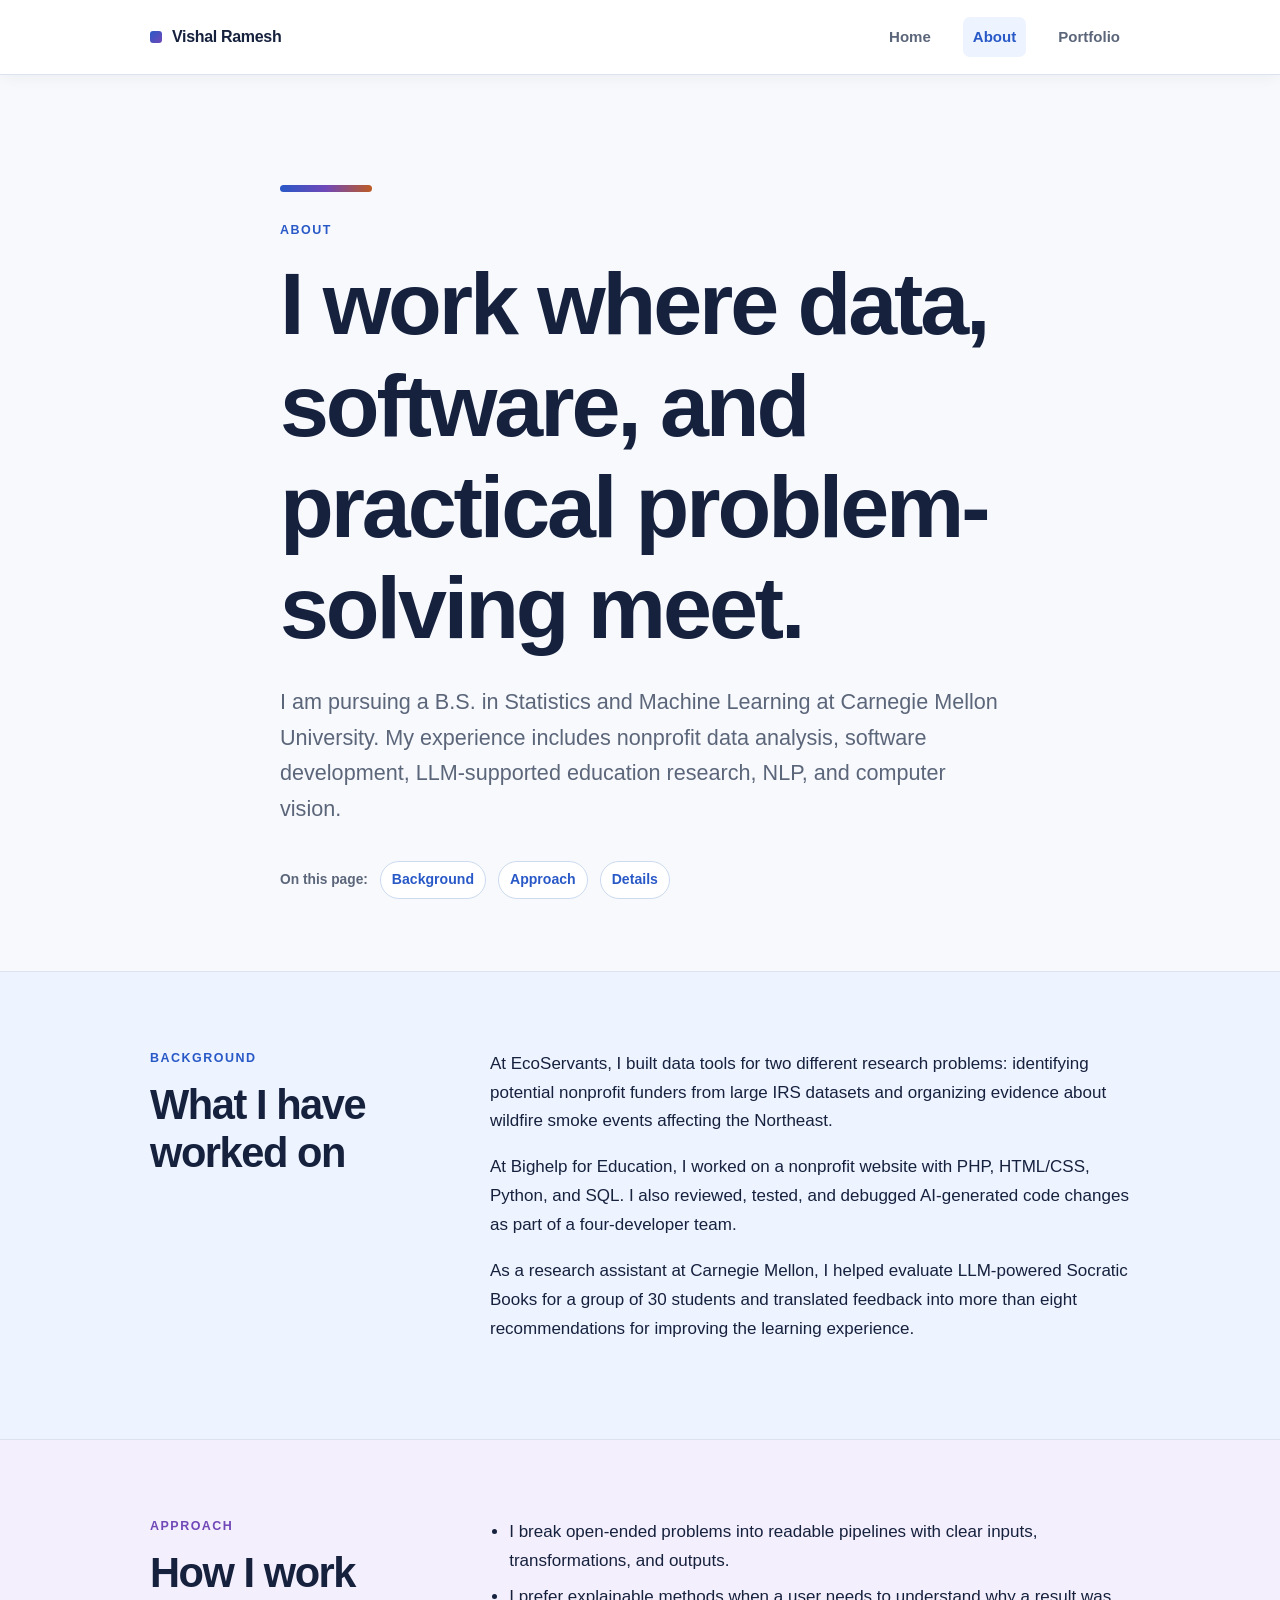
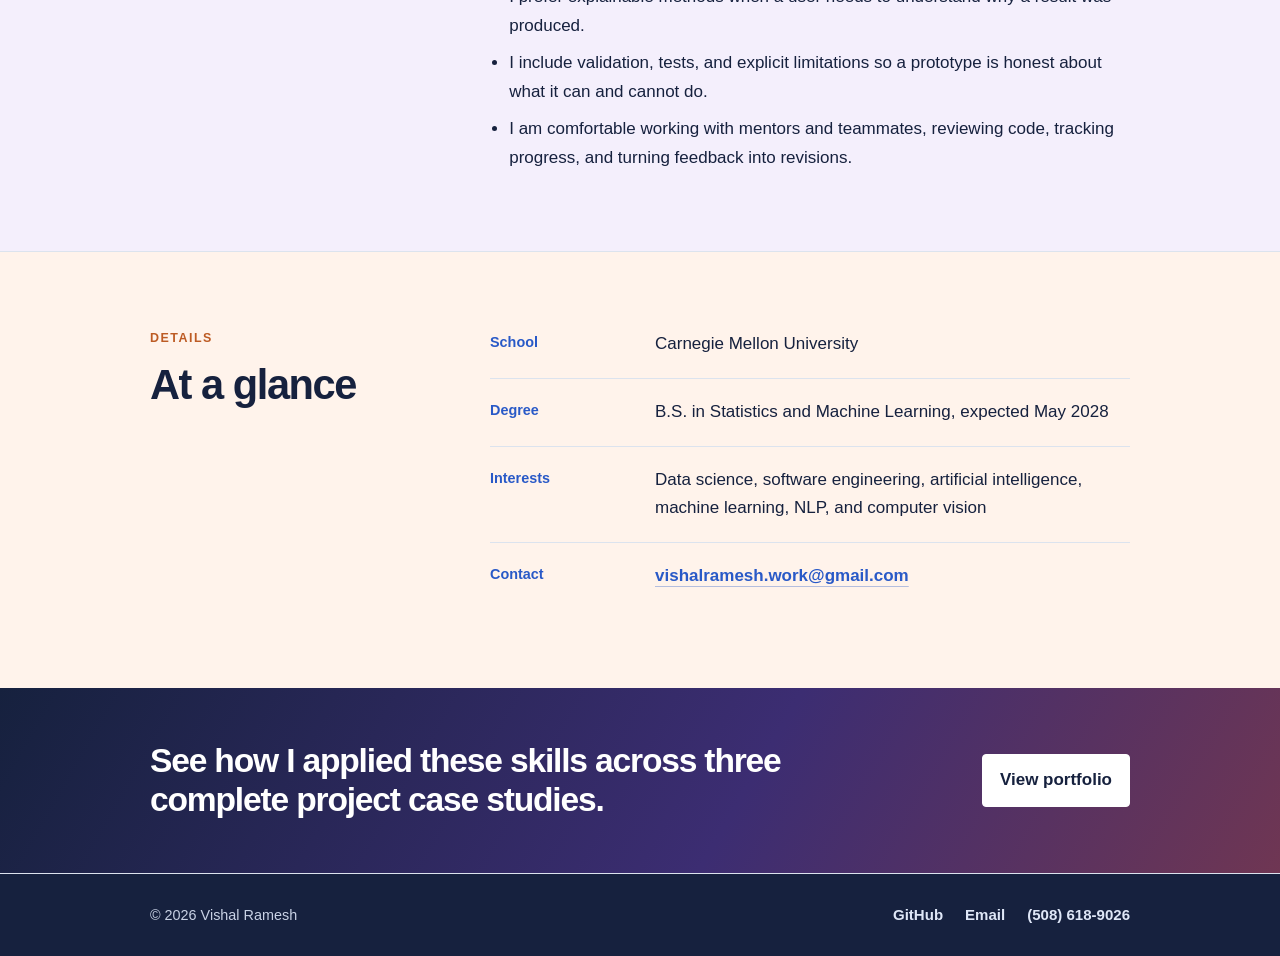
==== commit 00a940c3: "Add color and improve portfolio navigation" ====
--- a/about.html
+++ b/about.html
@@ -26,10 +26,16 @@
       <p class="eyebrow">About</p>
       <h1>I work where data, software, and practical problem-solving meet.</h1>
       <p class="lead">I am pursuing a B.S. in Statistics and Machine Learning at Carnegie Mellon University. My experience includes nonprofit data analysis, software development, LLM-supported education research, NLP, and computer vision.</p>
+      <nav class="quick-nav" aria-label="Jump to a section on this page">
+        <span>On this page:</span>
+        <a href="#background">Background</a>
+        <a href="#approach">Approach</a>
+        <a href="#details">Details</a>
+      </nav>
     </section>
 
     <!-- BACKGROUND: each paragraph can be edited or removed independently. -->
-    <section class="section">
+    <section class="section section-blue" id="background">
       <div class="container split">
         <div>
           <p class="eyebrow">Background</p>
@@ -45,7 +51,7 @@
     </section>
 
     <!-- WORKING STYLE: these points are based on the resume and completed projects. -->
-    <section class="section">
+    <section class="section section-purple" id="approach">
       <div class="container split">
         <div>
           <p class="eyebrow">Approach</p>
@@ -61,7 +67,7 @@
     </section>
 
     <!-- QUICK DETAILS: use one <div class="fact"> for every row you want to show. -->
-    <section class="section">
+    <section class="section section-orange" id="details">
       <div class="container split">
         <div>
           <p class="eyebrow">Details</p>
--- a/styles.css
+++ b/styles.css
@@ -1,18 +1,26 @@
 /*
-  SIMPLE PORTFOLIO STYLES
-  -----------------------
-  The site intentionally uses one background, one accent color, and thin dividers.
-  To change the look of the entire site, edit the variables immediately below.
+  COLORFUL, SIMPLE PORTFOLIO STYLES
+  ---------------------------------
+  The layout stays minimal while color helps separate pages, sections, and projects.
+  To change the palette, edit the variables immediately below.
 */
 
 :root {
-  --background: #fbfbf8;
+  --background: #f7f9fc;
   --surface: #ffffff;
-  --text: #17201b;
-  --muted: #5e6962;
-  --line: #d9dfda;
-  --accent: #176443;
-  --accent-dark: #0f4c32;
+  --text: #16213e;
+  --muted: #5c667a;
+  --line: #dce3ee;
+  --accent: #2959c7;
+  --accent-dark: #1b429e;
+  --green: #167a59;
+  --purple: #7048b8;
+  --orange: #bd5b24;
+  --blue-soft: #edf3ff;
+  --green-soft: #edf8f3;
+  --purple-soft: #f4effc;
+  --orange-soft: #fff3eb;
+  --navy: #16213e;
   --content-width: 980px;
   --reading-width: 720px;
 }
@@ -39,7 +47,7 @@
 }
 
 a:focus-visible {
-  outline: 3px solid rgba(23, 100, 67, 0.25);
+  outline: 3px solid rgba(41, 89, 199, 0.28);
   outline-offset: 4px;
 }
 
@@ -49,8 +57,13 @@
 }
 
 .site-header {
-  background: rgba(251, 251, 248, 0.96);
+  position: sticky;
+  z-index: 20;
+  top: 0;
+  background: rgba(255, 255, 255, 0.96);
   border-bottom: 1px solid var(--line);
+  box-shadow: 0 3px 18px rgba(22, 33, 62, 0.05);
+  backdrop-filter: blur(12px);
 }
 
 .nav {
@@ -62,11 +75,22 @@
 }
 
 .brand {
+  display: inline-flex;
+  align-items: center;
+  gap: 10px;
   color: var(--text);
   font-size: 1rem;
   font-weight: 750;
   letter-spacing: -0.02em;
   text-decoration: none;
+}
+
+.brand::before {
+  width: 12px;
+  height: 12px;
+  border-radius: 3px;
+  background: linear-gradient(135deg, var(--accent), var(--purple));
+  content: "";
 }
 
 .nav-links,
@@ -88,26 +112,48 @@
 
 .nav-links a,
 .inline-links a {
+  display: inline-block;
   color: var(--muted);
   font-size: 0.94rem;
   font-weight: 650;
   text-decoration: none;
 }
 
+.nav-links a {
+  padding: 7px 10px;
+  border-radius: 7px;
+}
+
 .nav-links a:hover,
 .nav-links a.active,
 .inline-links a:hover {
   color: var(--accent);
 }
 
+.nav-links a:hover,
+.nav-links a.active {
+  background: var(--blue-soft);
+}
+
 main {
   display: block;
 }
 
 .intro {
+  position: relative;
   max-width: var(--reading-width);
   padding-top: 110px;
   padding-bottom: 100px;
+}
+
+.intro::before {
+  display: block;
+  width: 92px;
+  height: 7px;
+  margin-bottom: 30px;
+  border-radius: 999px;
+  background: linear-gradient(90deg, var(--accent), var(--purple), var(--orange));
+  content: "";
 }
 
 .intro.compact {
@@ -170,6 +216,36 @@
   font-size: 0.94rem;
 }
 
+.quick-nav {
+  display: flex;
+  flex-wrap: wrap;
+  align-items: center;
+  gap: 10px 12px;
+  margin-top: 34px;
+}
+
+.quick-nav > span {
+  color: var(--muted);
+  font-size: 0.86rem;
+  font-weight: 750;
+}
+
+.quick-nav a {
+  padding: 6px 11px;
+  border: 1px solid #ccdaef;
+  border-radius: 999px;
+  background: var(--surface);
+  color: var(--accent);
+  font-size: 0.88rem;
+  font-weight: 720;
+  text-decoration: none;
+}
+
+.quick-nav a:hover {
+  border-color: var(--accent);
+  background: var(--blue-soft);
+}
+
 .button-row {
   display: flex;
   flex-wrap: wrap;
@@ -203,7 +279,7 @@
 .text-link {
   color: var(--accent);
   text-decoration: underline;
-  text-decoration-color: rgba(23, 100, 67, 0.35);
+  text-decoration-color: rgba(41, 89, 199, 0.35);
   text-underline-offset: 5px;
 }
 
@@ -211,6 +287,35 @@
   padding-top: 78px;
   padding-bottom: 78px;
   border-top: 1px solid var(--line);
+  scroll-margin-top: 74px;
+}
+
+.section-blue {
+  background: var(--blue-soft);
+}
+
+.section-purple {
+  background: var(--purple-soft);
+}
+
+.section-green {
+  background: var(--green-soft);
+}
+
+.section-orange {
+  background: var(--orange-soft);
+}
+
+.section-green .eyebrow {
+  color: var(--green);
+}
+
+.section-purple .eyebrow {
+  color: var(--purple);
+}
+
+.section-orange .eyebrow {
+  color: var(--orange);
 }
 
 .section-heading {
@@ -254,7 +359,7 @@
 }
 
 .fact dt {
-  color: var(--muted);
+  color: var(--accent);
   font-size: 0.9rem;
   font-weight: 700;
 }
@@ -277,6 +382,19 @@
   border-bottom: 1px solid var(--line);
 }
 
+.experience-entry {
+  border-left: 4px solid rgba(112, 72, 184, 0.35);
+  padding-left: 22px;
+}
+
+.experience-entry:hover {
+  border-left-color: var(--purple);
+}
+
+.experience-entry .meta {
+  color: var(--purple);
+}
+
 .experience-entry p:last-child,
 .project-preview p:last-child {
   margin-bottom: 0;
@@ -293,6 +411,19 @@
   font-weight: 700;
 }
 
+.project-preview {
+  padding-left: 22px;
+  border-left: 5px solid var(--green);
+}
+
+.project-preview:nth-child(2) {
+  border-left-color: var(--accent);
+}
+
+.project-preview:nth-child(3) {
+  border-left-color: var(--orange);
+}
+
 .detail-list {
   padding-left: 1.2rem;
 }
@@ -314,7 +445,9 @@
 .contact-line {
   padding-top: 54px;
   padding-bottom: 54px;
-  border-top: 1px solid var(--line);
+  border-top: 0;
+  background: linear-gradient(120deg, var(--navy), #3c2d72 58%, #6f3653);
+  color: #ffffff;
 }
 
 .contact-line-inner {
@@ -330,11 +463,30 @@
   font-size: clamp(1.5rem, 3vw, 2.1rem);
 }
 
+.contact-line .primary-link {
+  border-color: #ffffff;
+  background: #ffffff;
+  color: var(--navy);
+}
+
+.contact-line .primary-link:hover {
+  background: #eaf0ff;
+}
+
 .site-footer {
   padding: 28px 0;
   border-top: 1px solid var(--line);
-  color: var(--muted);
+  background: var(--navy);
+  color: #c9d2e5;
   font-size: 0.9rem;
+}
+
+.site-footer a {
+  color: #dfe7f7;
+}
+
+.site-footer .inline-links a:hover {
+  color: #ffffff;
 }
 
 .footer-inner {
@@ -353,26 +505,68 @@
 .project-index {
   display: flex;
   flex-wrap: wrap;
-  gap: 10px 24px;
+  gap: 10px;
   margin-top: 34px;
 }
 
 .project-index a {
+  padding: 8px 13px;
+  border: 1px solid #c9d8f0;
+  border-radius: 999px;
+  background: var(--blue-soft);
   color: var(--accent);
   font-weight: 700;
-  text-underline-offset: 5px;
+  text-decoration: none;
+}
+
+.project-index a:nth-child(2) {
+  border-color: #d6c8ed;
+  background: var(--purple-soft);
+  color: var(--purple);
+}
+
+.project-index a:nth-child(3) {
+  border-color: #f0cdb9;
+  background: var(--orange-soft);
+  color: var(--orange);
+}
+
+.project-index a:hover {
+  filter: brightness(0.96);
 }
 
 .project-case {
+  --project-color: var(--accent);
   padding-top: 82px;
   padding-bottom: 82px;
   border-top: 1px solid var(--line);
-  scroll-margin-top: 24px;
+  scroll-margin-top: 74px;
+}
+
+#grant-intelligence {
+  --project-color: var(--green);
+  background: var(--green-soft);
+}
+
+#nfl-detector {
+  --project-color: var(--accent);
+  background: var(--blue-soft);
+}
+
+#wildfire-scraper {
+  --project-color: var(--orange);
+  background: var(--orange-soft);
+}
+
+.project-case .eyebrow {
+  color: var(--project-color);
 }
 
 .project-header {
   max-width: 780px;
   margin-bottom: 50px;
+  padding-left: 24px;
+  border-left: 6px solid var(--project-color);
 }
 
 .project-header h2 {
@@ -381,7 +575,7 @@
 }
 
 .project-title-number {
-  color: var(--muted);
+  color: var(--project-color);
   font-variant-numeric: tabular-nums;
 }
 
@@ -393,7 +587,7 @@
 }
 
 .project-links a {
-  color: var(--accent);
+  color: var(--project-color);
   font-weight: 720;
   text-underline-offset: 5px;
 }
@@ -414,6 +608,7 @@
 
 .case-content h3 {
   margin-bottom: 14px;
+  color: var(--project-color);
   font-size: 1.25rem;
 }
 
@@ -444,6 +639,15 @@
 
 .limitation {
   color: var(--muted);
+}
+
+.back-link {
+  display: inline-flex;
+  margin-top: 30px;
+  color: var(--project-color);
+  font-size: 0.9rem;
+  font-weight: 750;
+  text-underline-offset: 5px;
 }
 
 @media (max-width: 760px) {
@@ -466,12 +670,16 @@
   }
 
   .nav-links {
-    gap: 16px;
+    gap: 6px;
   }
 
   .intro {
     padding-top: 72px;
     padding-bottom: 66px;
+  }
+
+  .intro::before {
+    margin-bottom: 24px;
   }
 
   h1 {
@@ -498,6 +706,11 @@
   .experience-entry,
   .project-preview {
     gap: 8px;
+    padding-left: 16px;
+  }
+
+  .project-header {
+    padding-left: 17px;
   }
 
   .fact {
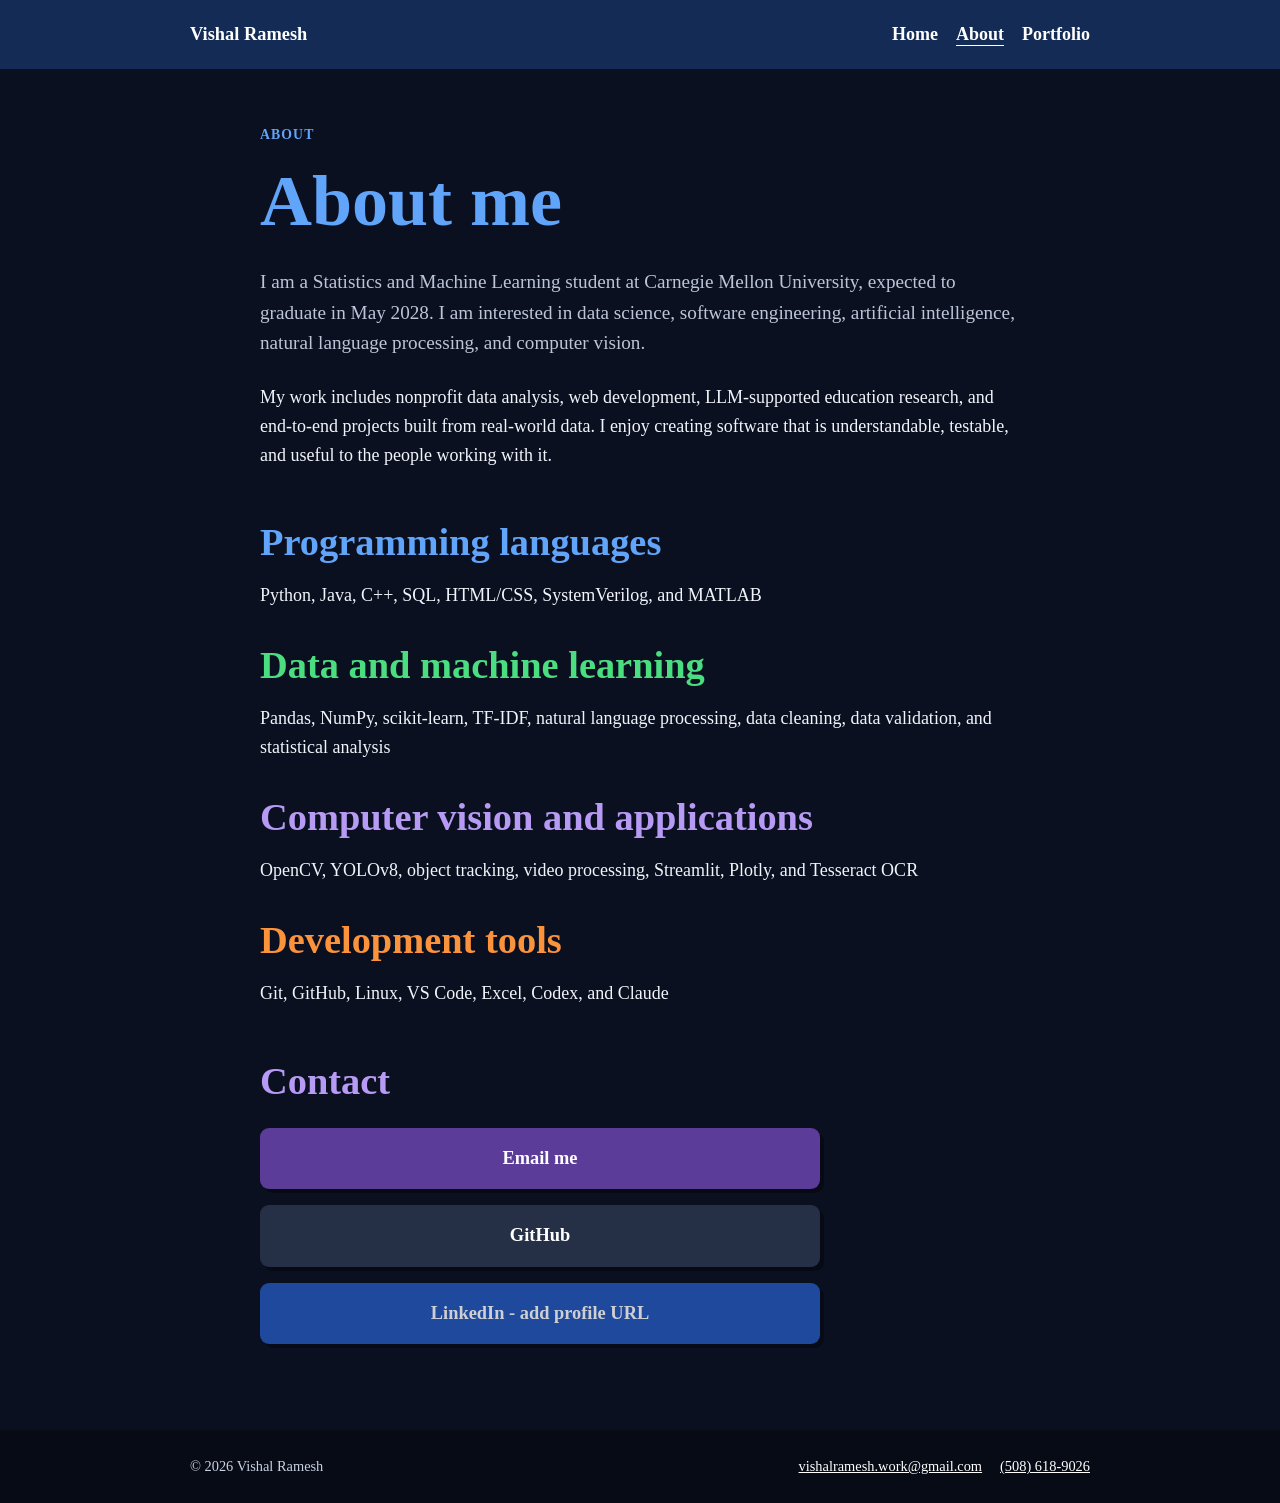
==== commit 0af62609: "Update complete portfolio website" ====
--- a/about.html
+++ b/about.html
@@ -3,12 +3,12 @@
 <head>
   <meta charset="UTF-8">
   <meta name="viewport" content="width=device-width, initial-scale=1.0">
-  <meta name="description" content="About Vishal Ramesh, a Statistics and Machine Learning student at Carnegie Mellon University.">
+  <meta name="description" content="About Vishal Ramesh, including skills, technologies, and contact information.">
   <title>Vishal Ramesh | About</title>
   <link rel="stylesheet" href="styles.css">
 </head>
 <body>
-  <!-- SITE NAVIGATION: edit the same links in index.html, about.html, and portfolio.html. -->
+  <!-- Edit the same navigation links in index.html, about.html, and portfolio.html. -->
   <header class="site-header">
     <nav class="nav container" aria-label="Primary navigation">
       <a class="brand" href="index.html">Vishal Ramesh</a>
@@ -20,94 +20,53 @@
     </nav>
   </header>
 
-  <main>
-    <!-- ABOUT INTRO: add personal background here later if you want. No hobbies were invented. -->
-    <section class="intro compact container">
-      <p class="eyebrow">About</p>
-      <h1>I work where data, software, and practical problem-solving meet.</h1>
-      <p class="lead">I am pursuing a B.S. in Statistics and Machine Learning at Carnegie Mellon University. My experience includes nonprofit data analysis, software development, LLM-supported education research, NLP, and computer vision.</p>
-      <nav class="quick-nav" aria-label="Jump to a section on this page">
-        <span>On this page:</span>
-        <a href="#background">Background</a>
-        <a href="#approach">Approach</a>
-        <a href="#details">Details</a>
-      </nav>
-    </section>
+  <main class="about-page container">
+    <p class="eyebrow">About</p>
+    <h1>About me</h1>
+    <p class="lead">I am a Statistics and Machine Learning student at Carnegie Mellon University, expected to graduate in May 2028. I am interested in data science, software engineering, artificial intelligence, natural language processing, and computer vision.</p>
+    <p>My work includes nonprofit data analysis, web development, LLM-supported education research, and end-to-end projects built from real-world data. I enjoy creating software that is understandable, testable, and useful to the people working with it.</p>
 
-    <!-- BACKGROUND: each paragraph can be edited or removed independently. -->
-    <section class="section section-blue" id="background">
-      <div class="container split">
-        <div>
-          <p class="eyebrow">Background</p>
-          <h2>What I have worked on</h2>
-        </div>
-        <div>
-          <p>At EcoServants, I built data tools for two different research problems: identifying potential nonprofit funders from large IRS datasets and organizing evidence about wildfire smoke events affecting the Northeast.</p>
-          <p>At Bighelp for Education, I worked on a nonprofit website with PHP, HTML/CSS, Python, and SQL. I also reviewed, tested, and debugged AI-generated code changes as part of a four-developer team.</p>
-          <p>As a research assistant at Carnegie Mellon, I helped evaluate LLM-powered Socratic Books for a group of 30 students and translated feedback into more than eight recommendations for improving the learning experience.</p>
-          <!-- OPTIONAL PERSONAL PARAGRAPH: add interests, motivation, or a short story here later. -->
-        </div>
+    <!-- Add, change, or delete an entire skill group below. -->
+    <div class="skills-list">
+      <div class="skill-group skill-blue">
+        <h2>Programming languages</h2>
+        <p>Python, Java, C++, SQL, HTML/CSS, SystemVerilog, and MATLAB</p>
       </div>
-    </section>
 
-    <!-- WORKING STYLE: these points are based on the resume and completed projects. -->
-    <section class="section section-purple" id="approach">
-      <div class="container split">
-        <div>
-          <p class="eyebrow">Approach</p>
-          <h2>How I work</h2>
-        </div>
-        <ul class="detail-list">
-          <li>I break open-ended problems into readable pipelines with clear inputs, transformations, and outputs.</li>
-          <li>I prefer explainable methods when a user needs to understand why a result was produced.</li>
-          <li>I include validation, tests, and explicit limitations so a prototype is honest about what it can and cannot do.</li>
-          <li>I am comfortable working with mentors and teammates, reviewing code, tracking progress, and turning feedback into revisions.</li>
-        </ul>
+      <div class="skill-group skill-green">
+        <h2>Data and machine learning</h2>
+        <p>Pandas, NumPy, scikit-learn, TF-IDF, natural language processing, data cleaning, data validation, and statistical analysis</p>
       </div>
-    </section>
 
-    <!-- QUICK DETAILS: use one <div class="fact"> for every row you want to show. -->
-    <section class="section section-orange" id="details">
-      <div class="container split">
-        <div>
-          <p class="eyebrow">Details</p>
-          <h2>At a glance</h2>
-        </div>
-        <dl class="facts">
-          <div class="fact">
-            <dt>School</dt>
-            <dd>Carnegie Mellon University</dd>
-          </div>
-          <div class="fact">
-            <dt>Degree</dt>
-            <dd>B.S. in Statistics and Machine Learning, expected May 2028</dd>
-          </div>
-          <div class="fact">
-            <dt>Interests</dt>
-            <dd>Data science, software engineering, artificial intelligence, machine learning, NLP, and computer vision</dd>
-          </div>
-          <div class="fact">
-            <dt>Contact</dt>
-            <dd><a class="text-link" href="mailto:vishalramesh.work@gmail.com">vishalramesh.work@gmail.com</a></dd>
-          </div>
-        </dl>
+      <div class="skill-group skill-purple">
+        <h2>Computer vision and applications</h2>
+        <p>OpenCV, YOLOv8, object tracking, video processing, Streamlit, Plotly, and Tesseract OCR</p>
       </div>
-    </section>
 
-    <section class="contact-line">
-      <div class="container contact-line-inner">
-        <h2>See how I applied these skills across three complete project case studies.</h2>
-        <a class="primary-link" href="portfolio.html">View portfolio</a>
+      <div class="skill-group skill-orange">
+        <h2>Development tools</h2>
+        <p>Git, GitHub, Linux, VS Code, Excel, Codex, and Claude</p>
       </div>
-    </section>
+    </div>
+
+    <h2 class="contact-heading">Contact</h2>
+    <nav class="about-links" aria-label="Contact and profile links">
+      <a class="about-link contact-email" href="mailto:vishalramesh.work@gmail.com">Email me</a>
+      <a class="about-link contact-github" href="https://github.com/vishalr302" target="_blank" rel="noreferrer">GitHub</a>
+
+      <!--
+        LINKEDIN: Replace the span below with this link after adding your URL:
+        <a class="about-link contact-linkedin" href="YOUR-LINKEDIN-URL" target="_blank" rel="noreferrer">LinkedIn</a>
+      -->
+      <span class="about-link contact-linkedin linkedin-placeholder">LinkedIn - add profile URL</span>
+    </nav>
   </main>
 
   <footer class="site-footer">
     <div class="container footer-inner">
       <p>&copy; 2026 Vishal Ramesh</p>
       <ul class="inline-links">
-        <li><a href="https://github.com/vishalr302" target="_blank" rel="noreferrer">GitHub</a></li>
-        <li><a href="mailto:vishalramesh.work@gmail.com">Email</a></li>
+        <li><a href="mailto:vishalramesh.work@gmail.com">vishalramesh.work@gmail.com</a></li>
         <li><a href="tel:+15086189026">(508) 618-9026</a></li>
       </ul>
     </div>
--- a/styles.css
+++ b/styles.css
@@ -1,28 +1,20 @@
 /*
-  COLORFUL, SIMPLE PORTFOLIO STYLES
-  ---------------------------------
-  The layout stays minimal while color helps separate pages, sections, and projects.
-  To change the palette, edit the variables immediately below.
+  SIMPLE PORTFOLIO STYLES
+  -----------------------
+  This desktop-only site uses the browser's default HTML font. The dark theme
+  keeps color in the navigation, large links, and project headings.
 */
 
 :root {
-  --background: #f7f9fc;
-  --surface: #ffffff;
-  --text: #16213e;
-  --muted: #5c667a;
-  --line: #dce3ee;
-  --accent: #2959c7;
-  --accent-dark: #1b429e;
-  --green: #167a59;
-  --purple: #7048b8;
-  --orange: #bd5b24;
-  --blue-soft: #edf3ff;
-  --green-soft: #edf8f3;
-  --purple-soft: #f4effc;
-  --orange-soft: #fff3eb;
-  --navy: #16213e;
-  --content-width: 980px;
-  --reading-width: 720px;
+  --background: #0b1020;
+  --text: #f1f4fa;
+  --muted: #bcc5d8;
+  --blue: #60a5fa;
+  --green: #4ade80;
+  --purple: #b69af4;
+  --orange: #fb923c;
+  --content-width: 900px;
+  --reading-width: 760px;
 }
 
 * {
@@ -30,16 +22,17 @@
 }
 
 html {
+  color-scheme: dark;
   scroll-behavior: smooth;
 }
 
 body {
   margin: 0;
+  min-width: 900px;
   background: var(--background);
   color: var(--text);
-  font-family: Inter, ui-sans-serif, -apple-system, BlinkMacSystemFont, "Segoe UI", sans-serif;
-  font-size: 17px;
-  line-height: 1.7;
+  font-size: 18px;
+  line-height: 1.6;
 }
 
 a {
@@ -47,27 +40,23 @@
 }
 
 a:focus-visible {
-  outline: 3px solid rgba(41, 89, 199, 0.28);
+  outline: 3px solid rgba(96, 165, 250, 0.5);
   outline-offset: 4px;
 }
 
 .container {
-  width: min(calc(100% - 40px), var(--content-width));
+  width: min(calc(100% - 36px), var(--content-width));
   margin-inline: auto;
 }
 
+/* Simple shared navigation */
 .site-header {
-  position: sticky;
-  z-index: 20;
-  top: 0;
-  background: rgba(255, 255, 255, 0.96);
-  border-bottom: 1px solid var(--line);
-  box-shadow: 0 3px 18px rgba(22, 33, 62, 0.05);
-  backdrop-filter: blur(12px);
+  padding: 20px 0;
+  background: #142b55;
+  color: #ffffff;
 }
 
 .nav {
-  min-height: 74px;
   display: flex;
   align-items: center;
   justify-content: space-between;
@@ -75,126 +64,67 @@
 }
 
 .brand {
-  display: inline-flex;
-  align-items: center;
-  gap: 10px;
-  color: var(--text);
-  font-size: 1rem;
-  font-weight: 750;
-  letter-spacing: -0.02em;
+  font-size: 1.15rem;
+  font-weight: bold;
   text-decoration: none;
 }
 
-.brand::before {
-  width: 12px;
-  height: 12px;
-  border-radius: 3px;
-  background: linear-gradient(135deg, var(--accent), var(--purple));
-  content: "";
-}
-
 .nav-links,
-.inline-links,
-.plain-list,
-.detail-list {
+.inline-links {
+  display: flex;
+  flex-wrap: wrap;
+  gap: 18px;
   margin: 0;
   padding: 0;
-}
-
-.nav-links,
-.inline-links {
-  display: flex;
-  flex-wrap: wrap;
-  align-items: center;
-  gap: 22px;
   list-style: none;
 }
 
-.nav-links a,
-.inline-links a {
-  display: inline-block;
-  color: var(--muted);
-  font-size: 0.94rem;
-  font-weight: 650;
+.nav-links a {
+  color: #ffffff;
+  font-weight: bold;
+  text-underline-offset: 5px;
+}
+
+.nav-links a:not(.active) {
   text-decoration: none;
 }
 
-.nav-links a {
-  padding: 7px 10px;
-  border-radius: 7px;
-}
-
-.nav-links a:hover,
-.nav-links a.active,
-.inline-links a:hover {
-  color: var(--accent);
-}
-
-.nav-links a:hover,
-.nav-links a.active {
-  background: var(--blue-soft);
-}
-
-main {
-  display: block;
-}
-
-.intro {
-  position: relative;
+/* Simple Home page */
+.simple-home {
   max-width: var(--reading-width);
-  padding-top: 110px;
-  padding-bottom: 100px;
-}
-
-.intro::before {
-  display: block;
-  width: 92px;
-  height: 7px;
-  margin-bottom: 30px;
-  border-radius: 999px;
-  background: linear-gradient(90deg, var(--accent), var(--purple), var(--orange));
-  content: "";
-}
-
-.intro.compact {
-  padding-bottom: 72px;
+  padding-top: 60px;
+  padding-bottom: 70px;
+  text-align: center;
 }
 
 .eyebrow {
-  margin: 0 0 14px;
-  color: var(--accent);
-  font-size: 0.78rem;
-  font-weight: 800;
-  letter-spacing: 0.12em;
-  line-height: 1.4;
+  margin: 0 0 12px;
+  color: var(--blue);
+  font-size: 0.86rem;
+  font-weight: bold;
+  letter-spacing: 0.08em;
   text-transform: uppercase;
 }
 
 h1,
 h2,
 h3 {
-  margin-top: 0;
-  line-height: 1.15;
-  letter-spacing: -0.035em;
+  line-height: 1.2;
 }
 
 h1 {
-  max-width: 780px;
-  margin-bottom: 26px;
-  font-size: clamp(2.7rem, 8vw, 5.5rem);
-  font-weight: 760;
+  margin: 0 0 22px;
+  font-size: clamp(2.5rem, 8vw, 4.5rem);
 }
 
 h2 {
-  margin-bottom: 30px;
-  font-size: clamp(1.8rem, 4vw, 2.6rem);
-  font-weight: 730;
+  margin: 0 0 16px;
+  font-size: clamp(1.8rem, 4vw, 2.4rem);
 }
 
 h3 {
-  margin-bottom: 10px;
-  font-size: 1.18rem;
-  font-weight: 730;
+  margin: 0 0 10px;
+  font-size: 1.3rem;
 }
 
 p {
@@ -202,251 +132,343 @@
 }
 
 .lead {
+  margin-bottom: 0;
+  color: var(--muted);
+  font-size: 1.2rem;
+}
+
+.home-about {
+  margin: 48px 0;
+  text-align: left;
+}
+
+.home-about h2 {
+  color: var(--purple);
+}
+
+.home-links {
+  width: min(100%, 560px);
+  margin: 40px auto 0;
+}
+
+.home-link {
+  display: block;
+  margin: 16px 0;
+  padding: 18px;
+  border-radius: 10px;
+  color: #ffffff;
+  font-size: 1.25rem;
+  font-weight: bold;
+  text-decoration: none;
+  box-shadow: 4px 4px 0 rgba(22, 33, 62, 0.28);
+}
+
+.home-link:hover {
+  transform: translateY(-1px);
+}
+
+.home-link-blue {
+  background: #2458bd;
+}
+
+.home-link-green {
+  background: #146b4c;
+}
+
+.home-link-purple {
+  background: #5b3c99;
+}
+
+/* About page */
+.about-page {
   max-width: var(--reading-width);
-  margin-bottom: 30px;
-  color: var(--muted);
-  font-size: clamp(1.12rem, 2vw, 1.35rem);
-  line-height: 1.65;
+  padding-top: 55px;
+  padding-bottom: 70px;
+}
+
+.about-page h1 {
+  color: var(--blue);
+}
+
+.about-page > .lead {
+  margin-bottom: 24px;
+}
+
+.skills-list {
+  margin: 50px 0;
+}
+
+.skill-group {
+  margin: 32px 0;
+}
+
+.skill-group p {
+  margin-bottom: 0;
+}
+
+.skill-blue h2 {
+  color: var(--blue);
+}
+
+.skill-green h2 {
+  color: var(--green);
+}
+
+.skill-purple h2 {
+  color: var(--purple);
+}
+
+.skill-orange h2 {
+  color: var(--orange);
+}
+
+.contact-heading {
+  margin-top: 50px;
+  color: var(--purple);
+}
+
+.about-links {
+  width: 560px;
+  margin-top: 24px;
+}
+
+.about-link {
+  display: block;
+  margin: 16px 0;
+  padding: 16px;
+  border-radius: 9px;
+  color: #ffffff;
+  font-size: 1.15rem;
+  font-weight: bold;
+  text-align: center;
+  text-decoration: none;
+  box-shadow: 4px 4px 0 rgba(0, 0, 0, 0.35);
+}
+
+.contact-email {
+  background: #5b3c99;
+}
+
+.contact-github {
+  background: #253047;
+}
+
+.contact-linkedin {
+  background: #2458bd;
+}
+
+.linkedin-placeholder {
+  opacity: 0.8;
+}
+
+/* Portfolio page */
+.intro {
+  max-width: var(--reading-width);
+  padding-top: 55px;
+  padding-bottom: 25px;
+}
+
+.intro .lead {
+  margin-bottom: 24px;
+}
+
+.project-index {
+  display: flex;
+  flex-wrap: wrap;
+  gap: 10px;
+  margin-top: 26px;
+}
+
+.project-index a {
+  padding: 8px 12px;
+  border-radius: 7px;
+  background: #2458bd;
+  color: #ffffff;
+  font-weight: bold;
+  text-decoration: none;
+}
+
+.project-index a:first-child {
+  background: #146b4c;
+}
+
+.project-index a:nth-child(2) {
+  background: #2458bd;
+}
+
+.project-index a:nth-child(3) {
+  background: #994516;
+}
+
+.project-index a:nth-child(4) {
+  background: #5b3c99;
+}
+
+.project-case {
+  --project-color: var(--blue);
+  padding: 55px 0;
+  scroll-margin-top: 20px;
+}
+
+#grant-intelligence {
+  --project-color: var(--green);
+}
+
+#nfl-detector {
+  --project-color: var(--blue);
+}
+
+#wildfire-scraper {
+  --project-color: var(--orange);
+}
+
+#nba-team-builder {
+  --project-color: var(--purple);
+}
+
+.project-header,
+.case-content {
+  max-width: var(--reading-width);
+}
+
+.project-header {
+  margin-bottom: 34px;
+}
+
+.project-header .eyebrow,
+.project-header h2,
+.case-content h3,
+.project-links a,
+.back-link {
+  color: var(--project-color);
+}
+
+.project-header h2 {
+  margin-bottom: 14px;
+  font-size: clamp(2.1rem, 6vw, 3.4rem);
+}
+
+.project-title-number {
+  font-variant-numeric: tabular-nums;
+}
+
+.project-links {
+  display: flex;
+  flex-wrap: wrap;
+  gap: 10px 22px;
+  margin-top: 20px;
+}
+
+.project-links a,
+.back-link {
+  font-weight: bold;
+  text-underline-offset: 5px;
 }
 
 .small-note,
 .meta,
-.stack {
+.stack,
+.limitation {
   color: var(--muted);
-  font-size: 0.94rem;
-}
-
-.quick-nav {
-  display: flex;
-  flex-wrap: wrap;
+  font-size: 0.95rem;
+}
+
+.case-content section {
+  margin: 28px 0;
+}
+
+.case-content h3 {
+  margin-bottom: 12px;
+}
+
+.detail-list,
+.implementation-list {
+  margin: 0;
+  padding-left: 1.3rem;
+}
+
+.detail-list li + li,
+.implementation-list li + li {
+  margin-top: 9px;
+}
+
+.project-media {
+  margin-top: 30px;
+}
+
+.project-gallery {
+  display: grid;
+  grid-template-columns: repeat(2, minmax(0, 1fr));
+  gap: 18px;
+  margin-top: 16px;
+}
+
+.project-gallery-three {
+  grid-template-columns: repeat(3, minmax(0, 1fr));
+}
+
+.project-image-slot {
+  margin: 0;
+}
+
+.project-image-slot img,
+.image-placeholder {
+  display: block;
+  width: 100%;
+  aspect-ratio: 16 / 9;
+  border-radius: 8px;
+}
+
+.project-image-slot img {
+  object-fit: cover;
+  background: #151d31;
+}
+
+.image-placeholder {
+  box-sizing: border-box;
+  display: flex;
+  flex-direction: column;
   align-items: center;
-  gap: 10px 12px;
-  margin-top: 34px;
-}
-
-.quick-nav > span {
+  justify-content: center;
+  gap: 7px;
+  padding: 18px;
+  border: 2px dashed #4f5e7a;
+  background: #151d31;
   color: var(--muted);
-  font-size: 0.86rem;
-  font-weight: 750;
-}
-
-.quick-nav a {
-  padding: 6px 11px;
-  border: 1px solid #ccdaef;
-  border-radius: 999px;
-  background: var(--surface);
-  color: var(--accent);
-  font-size: 0.88rem;
-  font-weight: 720;
-  text-decoration: none;
-}
-
-.quick-nav a:hover {
-  border-color: var(--accent);
-  background: var(--blue-soft);
-}
-
-.button-row {
-  display: flex;
-  flex-wrap: wrap;
-  gap: 12px 22px;
-  align-items: center;
-}
-
-.primary-link,
-.secondary-link,
-.text-link {
-  display: inline-flex;
-  align-items: center;
-  gap: 7px;
-  font-weight: 720;
-  text-decoration: none;
-}
-
-.primary-link {
-  padding: 11px 17px;
-  border: 1px solid var(--accent);
-  border-radius: 4px;
-  background: var(--accent);
-  color: #ffffff;
-}
-
-.primary-link:hover {
-  background: var(--accent-dark);
-}
-
-.secondary-link,
-.text-link {
-  color: var(--accent);
-  text-decoration: underline;
-  text-decoration-color: rgba(41, 89, 199, 0.35);
-  text-underline-offset: 5px;
-}
-
-.section {
-  padding-top: 78px;
-  padding-bottom: 78px;
-  border-top: 1px solid var(--line);
-  scroll-margin-top: 74px;
-}
-
-.section-blue {
-  background: var(--blue-soft);
-}
-
-.section-purple {
-  background: var(--purple-soft);
-}
-
-.section-green {
-  background: var(--green-soft);
-}
-
-.section-orange {
-  background: var(--orange-soft);
-}
-
-.section-green .eyebrow {
-  color: var(--green);
-}
-
-.section-purple .eyebrow {
-  color: var(--purple);
-}
-
-.section-orange .eyebrow {
-  color: var(--orange);
-}
-
-.section-heading {
-  max-width: 650px;
-  margin-bottom: 42px;
-}
-
-.section-heading h2 {
-  margin-bottom: 14px;
-}
-
-.section-heading p:last-child {
+  text-align: center;
+}
+
+.image-placeholder strong {
+  color: var(--project-color);
+  font-size: 1.05rem;
+}
+
+.project-image-slot figcaption {
+  margin-top: 8px;
   color: var(--muted);
-}
-
-.split {
+  font-size: 0.9rem;
+  line-height: 1.45;
+}
+
+.case-columns {
   display: grid;
-  grid-template-columns: minmax(180px, 0.7fr) minmax(0, 1.6fr);
-  gap: 60px;
-}
-
-.split > :first-child h2 {
-  margin-bottom: 0;
-}
-
-.facts {
-  margin: 0;
-}
-
-.fact {
-  display: grid;
-  grid-template-columns: 145px 1fr;
-  gap: 20px;
-  padding: 19px 0;
-  border-top: 1px solid var(--line);
-}
-
-.fact:first-child {
-  padding-top: 0;
-  border-top: 0;
-}
-
-.fact dt {
-  color: var(--accent);
-  font-size: 0.9rem;
-  font-weight: 700;
-}
-
-.fact dd {
-  margin: 0;
-}
-
-.experience-list,
-.project-list {
-  border-top: 1px solid var(--line);
-}
-
-.experience-entry,
-.project-preview {
-  display: grid;
-  grid-template-columns: 175px 1fr;
-  gap: 32px;
-  padding: 30px 0;
-  border-bottom: 1px solid var(--line);
-}
-
-.experience-entry {
-  border-left: 4px solid rgba(112, 72, 184, 0.35);
-  padding-left: 22px;
-}
-
-.experience-entry:hover {
-  border-left-color: var(--purple);
-}
-
-.experience-entry .meta {
-  color: var(--purple);
-}
-
-.experience-entry p:last-child,
-.project-preview p:last-child {
-  margin-bottom: 0;
-}
-
-.experience-entry .meta,
-.project-preview .meta {
-  margin-bottom: 0;
-}
-
-.role-company {
-  margin-bottom: 12px;
-  color: var(--accent);
-  font-weight: 700;
-}
-
-.project-preview {
-  padding-left: 22px;
-  border-left: 5px solid var(--green);
-}
-
-.project-preview:nth-child(2) {
-  border-left-color: var(--accent);
-}
-
-.project-preview:nth-child(3) {
-  border-left-color: var(--orange);
-}
-
-.detail-list {
-  padding-left: 1.2rem;
-}
-
-.detail-list li + li {
-  margin-top: 8px;
-}
-
-.project-preview h3 a,
-.project-title a {
-  text-decoration: none;
-}
-
-.project-preview h3 a:hover,
-.project-title a:hover {
-  color: var(--accent);
-}
-
+  grid-template-columns: 1fr 1fr;
+  gap: 42px;
+}
+
+.back-link {
+  display: inline-block;
+  margin-top: 10px;
+}
+
+code {
+  font-size: 0.9em;
+}
+
+/* Contact and footer */
 .contact-line {
-  padding-top: 54px;
-  padding-bottom: 54px;
-  border-top: 0;
-  background: linear-gradient(120deg, var(--navy), #3c2d72 58%, #6f3653);
+  padding: 42px 0;
+  background: #4b3178;
   color: #ffffff;
 }
 
@@ -454,39 +476,30 @@
   display: flex;
   align-items: center;
   justify-content: space-between;
-  gap: 28px;
+  gap: 25px;
 }
 
 .contact-line h2 {
-  max-width: 650px;
-  margin-bottom: 0;
-  font-size: clamp(1.5rem, 3vw, 2.1rem);
-}
-
-.contact-line .primary-link {
-  border-color: #ffffff;
+  max-width: 620px;
+  margin: 0;
+  font-size: 1.7rem;
+}
+
+.primary-link {
+  display: inline-block;
+  padding: 11px 16px;
+  border-radius: 7px;
   background: #ffffff;
-  color: var(--navy);
-}
-
-.contact-line .primary-link:hover {
-  background: #eaf0ff;
+  color: #3d285f;
+  font-weight: bold;
+  text-decoration: none;
 }
 
 .site-footer {
-  padding: 28px 0;
-  border-top: 1px solid var(--line);
-  background: var(--navy);
-  color: #c9d2e5;
+  padding: 25px 0;
+  background: #070b15;
+  color: #c9d1e2;
   font-size: 0.9rem;
-}
-
-.site-footer a {
-  color: #dfe7f7;
-}
-
-.site-footer .inline-links a:hover {
-  color: #ffffff;
 }
 
 .footer-inner {
@@ -494,234 +507,15 @@
   flex-wrap: wrap;
   align-items: center;
   justify-content: space-between;
-  gap: 16px 24px;
+  gap: 14px 22px;
 }
 
 .footer-inner p {
   margin: 0;
 }
 
-/* Portfolio case studies: detailed content, separated only by whitespace and lines. */
-.project-index {
-  display: flex;
-  flex-wrap: wrap;
-  gap: 10px;
-  margin-top: 34px;
-}
-
-.project-index a {
-  padding: 8px 13px;
-  border: 1px solid #c9d8f0;
-  border-radius: 999px;
-  background: var(--blue-soft);
-  color: var(--accent);
-  font-weight: 700;
-  text-decoration: none;
-}
-
-.project-index a:nth-child(2) {
-  border-color: #d6c8ed;
-  background: var(--purple-soft);
-  color: var(--purple);
-}
-
-.project-index a:nth-child(3) {
-  border-color: #f0cdb9;
-  background: var(--orange-soft);
-  color: var(--orange);
-}
-
-.project-index a:hover {
-  filter: brightness(0.96);
-}
-
-.project-case {
-  --project-color: var(--accent);
-  padding-top: 82px;
-  padding-bottom: 82px;
-  border-top: 1px solid var(--line);
-  scroll-margin-top: 74px;
-}
-
-#grant-intelligence {
-  --project-color: var(--green);
-  background: var(--green-soft);
-}
-
-#nfl-detector {
-  --project-color: var(--accent);
-  background: var(--blue-soft);
-}
-
-#wildfire-scraper {
-  --project-color: var(--orange);
-  background: var(--orange-soft);
-}
-
-.project-case .eyebrow {
-  color: var(--project-color);
-}
-
-.project-header {
-  max-width: 780px;
-  margin-bottom: 50px;
-  padding-left: 24px;
-  border-left: 6px solid var(--project-color);
-}
-
-.project-header h2 {
-  margin-bottom: 16px;
-  font-size: clamp(2rem, 5vw, 3.4rem);
-}
-
-.project-title-number {
-  color: var(--project-color);
-  font-variant-numeric: tabular-nums;
-}
-
-.project-links {
-  display: flex;
-  flex-wrap: wrap;
-  gap: 12px 22px;
-  margin-top: 24px;
-}
-
-.project-links a {
-  color: var(--project-color);
-  font-weight: 720;
-  text-underline-offset: 5px;
-}
-
-.case-content {
-  max-width: 820px;
-}
-
-.case-content section {
-  padding: 28px 0;
-  border-top: 1px solid var(--line);
-}
-
-.case-content section:first-child {
-  padding-top: 0;
-  border-top: 0;
-}
-
-.case-content h3 {
-  margin-bottom: 14px;
-  color: var(--project-color);
-  font-size: 1.25rem;
-}
-
-.case-content p:last-child,
-.case-content ul:last-child,
-.case-content ol:last-child {
-  margin-bottom: 0;
-}
-
-.implementation-list {
-  margin: 0;
-  padding-left: 1.3rem;
-}
-
-.implementation-list li + li {
-  margin-top: 12px;
-}
-
-.case-columns {
-  display: grid;
-  grid-template-columns: 1fr 1fr;
-  gap: 45px;
-}
-
-.case-columns > div {
-  min-width: 0;
-}
-
-.limitation {
-  color: var(--muted);
-}
-
-.back-link {
-  display: inline-flex;
-  margin-top: 30px;
-  color: var(--project-color);
-  font-size: 0.9rem;
-  font-weight: 750;
-  text-underline-offset: 5px;
-}
-
-@media (max-width: 760px) {
-  body {
-    font-size: 16px;
-  }
-
-  .container {
-    width: min(calc(100% - 28px), var(--content-width));
-  }
-
-  .nav {
-    min-height: 66px;
-    align-items: flex-start;
-    flex-direction: column;
-    justify-content: center;
-    gap: 4px;
-    padding-top: 12px;
-    padding-bottom: 12px;
-  }
-
-  .nav-links {
-    gap: 6px;
-  }
-
-  .intro {
-    padding-top: 72px;
-    padding-bottom: 66px;
-  }
-
-  .intro::before {
-    margin-bottom: 24px;
-  }
-
-  h1 {
-    font-size: clamp(2.55rem, 14vw, 4.3rem);
-  }
-
-  .section,
-  .project-case {
-    padding-top: 58px;
-    padding-bottom: 58px;
-  }
-
-  .split,
-  .experience-entry,
-  .project-preview,
-  .case-columns {
-    grid-template-columns: 1fr;
-  }
-
-  .split {
-    gap: 32px;
-  }
-
-  .experience-entry,
-  .project-preview {
-    gap: 8px;
-    padding-left: 16px;
-  }
-
-  .project-header {
-    padding-left: 17px;
-  }
-
-  .fact {
-    grid-template-columns: 110px 1fr;
-  }
-
-  .contact-line-inner,
-  .footer-inner {
-    align-items: flex-start;
-    flex-direction: column;
-  }
+.inline-links a {
+  color: #ffffff;
 }
 
 @media (prefers-reduced-motion: reduce) {
